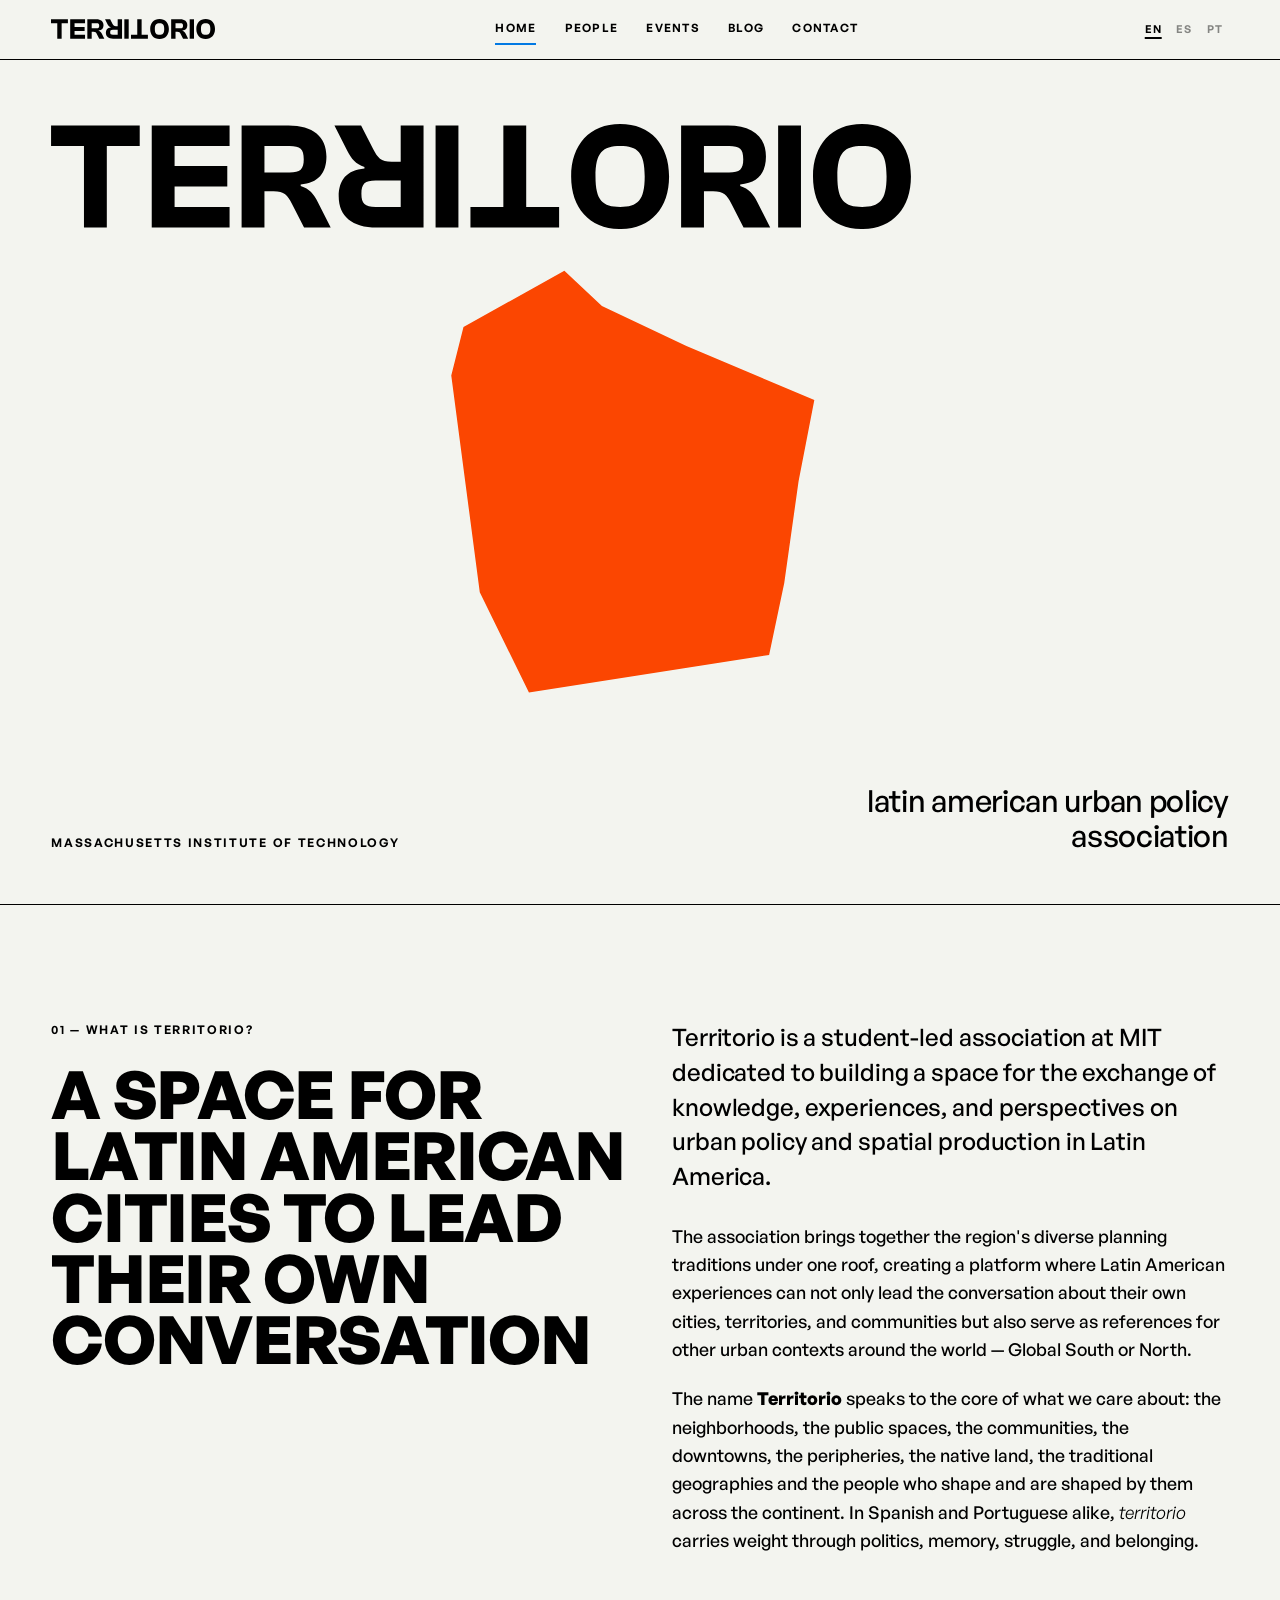
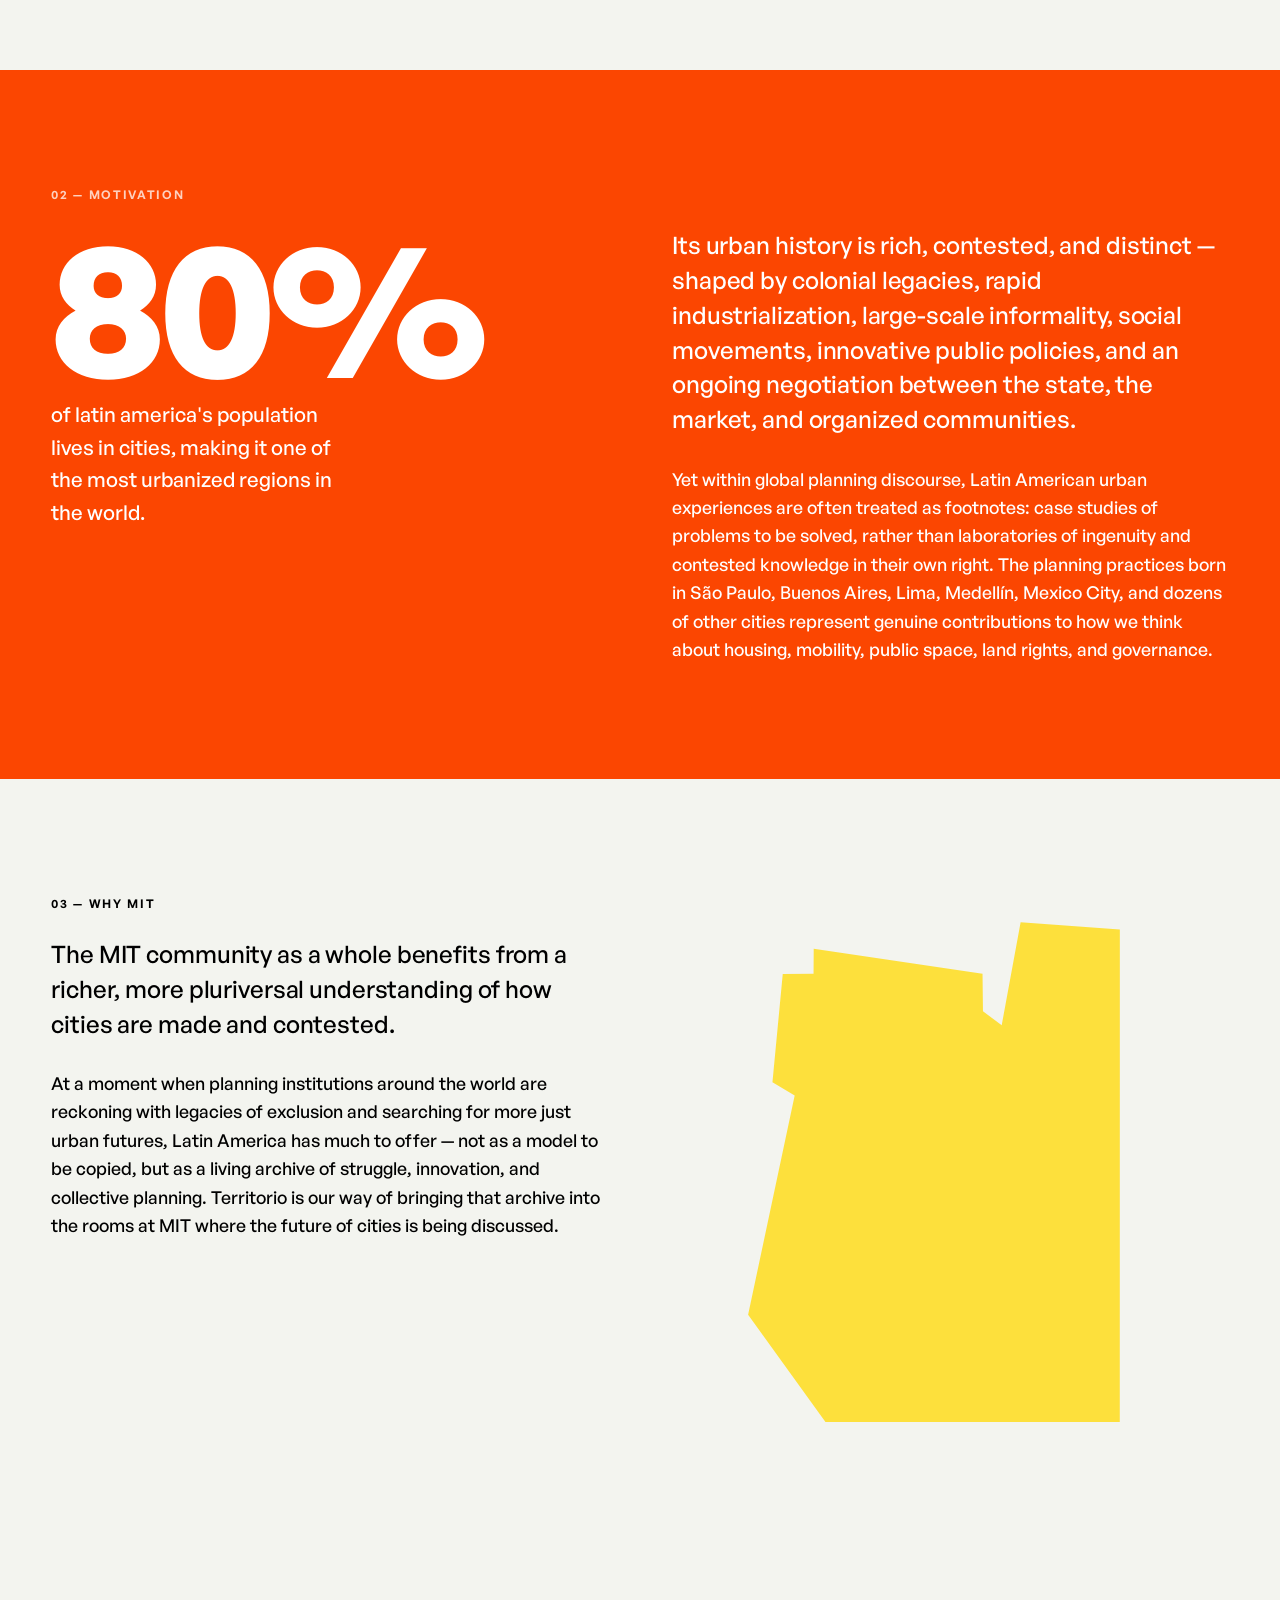
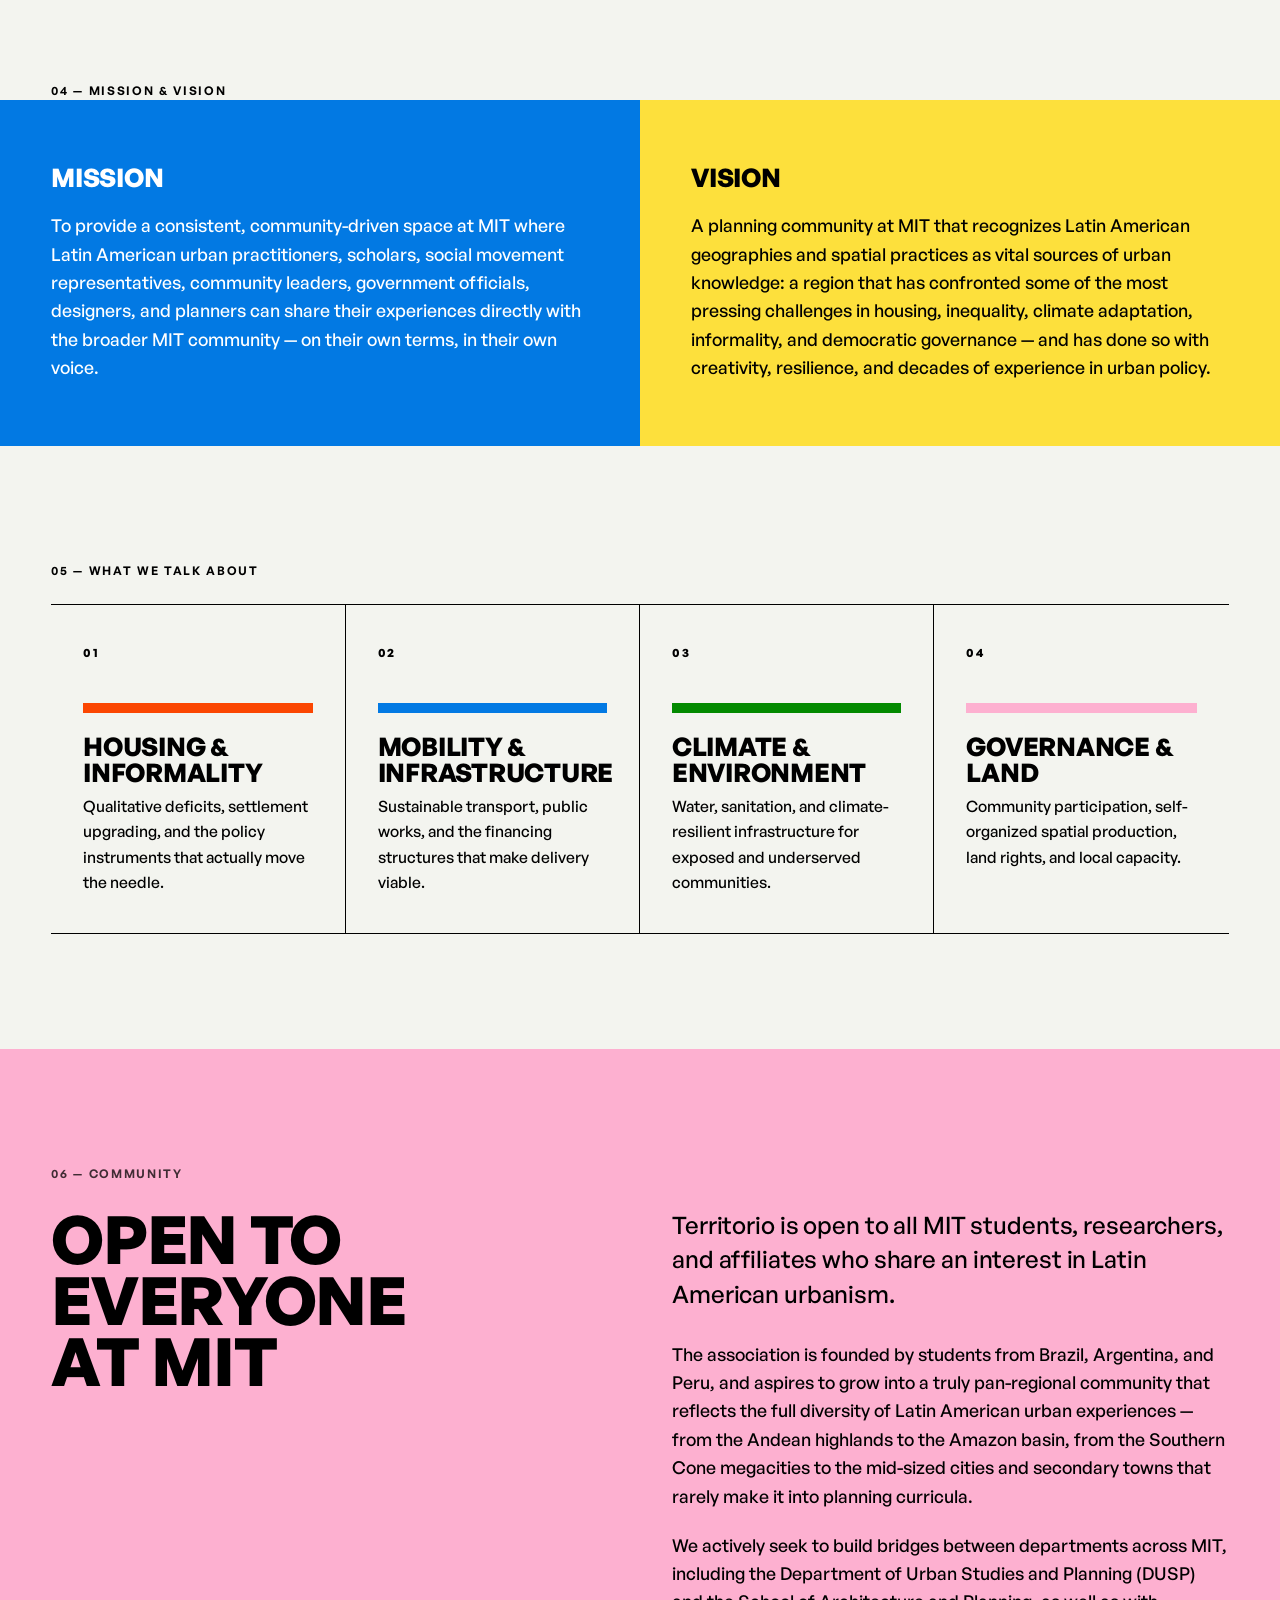
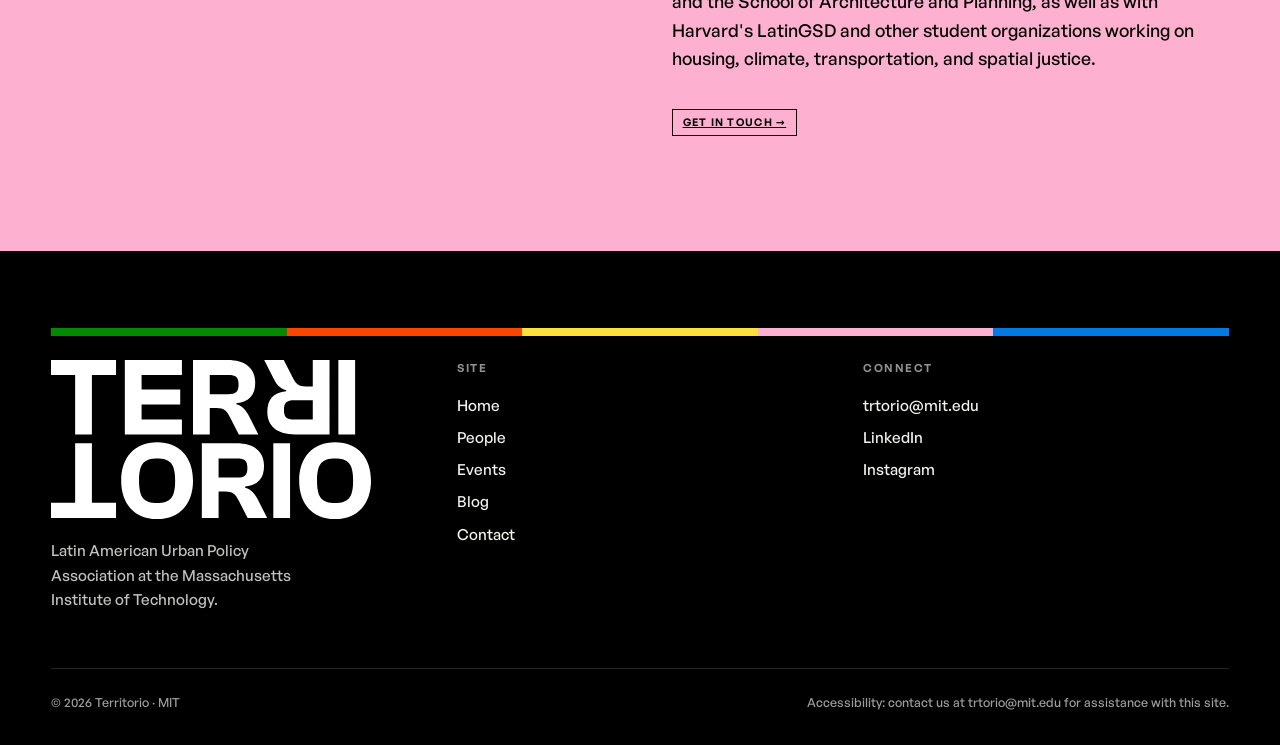
==== index.html @ bed4978e "Add files via upload" ====
<!DOCTYPE html>

<html lang="en">
<head>
<meta charset="utf-8"/>
<meta content="width=device-width, initial-scale=1" name="viewport"/>
<title data-i18n="index.title">Territorio — Latin American Urban Policy Association at MIT</title>
<meta content="Territorio is a student-led association at MIT dedicated to the exchange of knowledge, experiences, and perspectives on urban policy and spatial production in Latin America." data-i18n="index.meta" data-i18n-attr="content" name="description"/>
<link href="assets/logo/icon.svg" rel="icon"/>
<link href="assets/css/site.css" rel="stylesheet"/>
</head>
<body>
<a class="skip" data-i18n="common.001" href="#main">Skip to content</a>
<header class="site-header">
<a aria-label="Territorio — home" class="brand" href="index.html">
<img alt="Territorio" class="mark-word" src="assets/logo/wordmark.svg"/><img alt="Territorio" class="mark-icon" src="assets/logo/icon.svg"/>
</a>
<nav aria-label="Main" class="main">
<a aria-current="page" data-i18n="common.002" href="index.html">Home</a>
<a data-i18n="common.003" href="people.html">People</a>
<a data-i18n="common.004" href="events.html">Events</a>
<a data-i18n="common.005" href="blog.html">Blog</a>
<a data-i18n="common.006" href="contact.html">Contact</a>
</nav>
<div aria-label="Language" class="langs" role="group"><button aria-pressed="true" data-lang-btn="en" type="button">EN</button><button aria-pressed="false" data-lang-btn="es" type="button">ES</button><button aria-pressed="false" data-lang-btn="pt" type="button">PT</button></div></header>
<main id="main">
<!-- HERO — brand layout system: mark top-left, shape at centre, subtitle bottom-right -->
<div class="hero">
<div aria-hidden="true" class="hero__shape"><div class="shape shape--b" style="--accent:var(--orange)"></div></div>
<div class="hero__mark">
<img alt="Territorio" src="assets/logo/wordmark.svg"/>
</div>
<div></div>
<div class="hero__foot">
<p class="eyebrow" data-i18n="index.007" style="margin:0">Massachusetts Institute of Technology</p>
<p class="subtitle" data-i18n="index.008">latin american urban policy association</p>
</div>
</div>
<!-- WHAT IS TERRITORIO -->
<section class="wrap rule-top">
<div class="two two--sticky">
<div>
<p class="eyebrow" data-i18n="index.009">01 — What is Territorio?</p>
<h2 class="section-title" data-i18n="index.010">A space for Latin American cities to lead their own conversation</h2>
</div>
<div class="measure">
<p class="lede" data-i18n="index.011">Territorio is a student-led association at MIT dedicated to building a space for the exchange of knowledge, experiences, and perspectives on urban policy and spatial production in Latin America.</p>
<p data-i18n="index.012">The association brings together the region's diverse planning traditions under one roof, creating a platform where Latin American experiences can not only lead the conversation about their own cities, territories, and communities but also serve as references for other urban contexts around the world — Global South or North.</p>
<p data-i18n="index.013">The name <strong>Territorio</strong> speaks to the core of what we care about: the neighborhoods, the public spaces, the communities, the downtowns, the peripheries, the native land, the traditional geographies and the people who shape and are shaped by them across the continent. In Spanish and Portuguese alike, <em>territorio</em> carries weight through politics, memory, struggle, and belonging.</p>
</div>
</div>
</section>
<!-- MOTIVATION -->
<section class="field wrap" style="--accent:var(--orange)">
<p class="eyebrow" data-i18n="index.014">02 — Motivation</p>
<div class="two">
<div>
<p class="stat" data-i18n="index.015">80%</p>
<p class="stat-note" data-i18n="index.016">of Latin America's population lives in cities, making it one of the most urbanized regions in the world.</p>
</div>
<div class="measure">
<p class="lede" data-i18n="index.017">Its urban history is rich, contested, and distinct — shaped by colonial legacies, rapid industrialization, large-scale informality, social movements, innovative public policies, and an ongoing negotiation between the state, the market, and organized communities.</p>
<p data-i18n="index.018">Yet within global planning discourse, Latin American urban experiences are often treated as footnotes: case studies of problems to be solved, rather than laboratories of ingenuity and contested knowledge in their own right. The planning practices born in São Paulo, Buenos Aires, Lima, Medellín, Mexico City, and dozens of other cities represent genuine contributions to how we think about housing, mobility, public space, land rights, and governance.</p>
</div>
</div>
</section>
<!-- A LIVING ARCHIVE -->
<section class="wrap">
<div class="two">
<div class="measure">
<p class="eyebrow" data-i18n="index.019">03 — Why MIT</p>
<p class="lede" data-i18n="index.020">The MIT community as a whole benefits from a richer, more pluriversal understanding of how cities are made and contested.</p>
<p data-i18n="index.021">At a moment when planning institutions around the world are reckoning with legacies of exclusion and searching for more just urban futures, Latin America has much to offer — not as a model to be copied, but as a living archive of struggle, innovation, and collective planning. Territorio is our way of bringing that archive into the rooms at MIT where the future of cities is being discussed.</p>
</div>
<div aria-hidden="true"><div class="shape shape--c" style="--accent:var(--yellow)"></div></div>
</div>
</section>
<!-- MISSION & VISION -->
<section class="wrap" style="padding-bottom:0">
<p class="eyebrow" data-i18n="index.022">04 — Mission &amp; Vision</p>
</section>
<div class="two" style="gap:0">
<div class="field" style="--accent:var(--blue);padding:clamp(2.25rem,5vw,4.5rem) var(--gut)">
<h3 data-i18n="index.023">Mission</h3>
<p data-i18n="index.024" style="margin-top:1.25rem">To provide a consistent, community-driven space at MIT where Latin American urban practitioners, scholars, social movement representatives, community leaders, government officials, designers, and planners can share their experiences directly with the broader MIT community — on their own terms, in their own voice.</p>
</div>
<div class="field field--ink" style="--accent:var(--yellow);padding:clamp(2.25rem,5vw,4.5rem) var(--gut)">
<h3 data-i18n="index.025">Vision</h3>
<p data-i18n="index.026" style="margin-top:1.25rem">A planning community at MIT that recognizes Latin American geographies and spatial practices as vital sources of urban knowledge: a region that has confronted some of the most pressing challenges in housing, inequality, climate adaptation, informality, and democratic governance — and has done so with creativity, resilience, and decades of experience in urban policy.</p>
</div>
</div>
<!-- WHAT WE TALK ABOUT -->
<section class="wrap">
<p class="eyebrow" data-i18n="index.027">05 — What we talk about</p>
<div class="pillars">
<div class="pillar"><span class="pillar__n" data-i18n="index.028">01</span><div class="pillar__bar" style="background:var(--orange)"></div><h3 data-i18n="index.029">Housing &amp; informality</h3><p data-i18n="index.030" style="font-size:.98rem">Qualitative deficits, settlement upgrading, and the policy instruments that actually move the needle.</p></div>
<div class="pillar"><span class="pillar__n" data-i18n="index.031">02</span><div class="pillar__bar" style="background:var(--blue)"></div><h3 data-i18n="index.032">Mobility &amp; infrastructure</h3><p data-i18n="index.033" style="font-size:.98rem">Sustainable transport, public works, and the financing structures that make delivery viable.</p></div>
<div class="pillar"><span class="pillar__n" data-i18n="index.034">03</span><div class="pillar__bar" style="background:var(--green)"></div><h3 data-i18n="index.035">Climate &amp; environment</h3><p data-i18n="index.036" style="font-size:.98rem">Water, sanitation, and climate-resilient infrastructure for exposed and underserved communities.</p></div>
<div class="pillar"><span class="pillar__n" data-i18n="index.037">04</span><div class="pillar__bar" style="background:var(--pink)"></div><h3 data-i18n="index.038">Governance &amp; land</h3><p data-i18n="index.039" style="font-size:.98rem">Community participation, self-organized spatial production, land rights, and local capacity.</p></div>
</div>
</section>
<!-- COMMUNITY -->
<section class="field wrap field--ink" style="--accent:var(--pink)">
<p class="eyebrow" data-i18n="index.040">06 — Community</p>
<div class="two">
<div>
<h2 class="section-title" data-i18n="index.041">Open to everyone at MIT</h2>
</div>
<div class="measure">
<p class="lede" data-i18n="index.042">Territorio is open to all MIT students, researchers, and affiliates who share an interest in Latin American urbanism.</p>
<p data-i18n="index.043">The association is founded by students from Brazil, Argentina, and Peru, and aspires to grow into a truly pan-regional community that reflects the full diversity of Latin American urban experiences — from the Andean highlands to the Amazon basin, from the Southern Cone megacities to the mid-sized cities and secondary towns that rarely make it into planning curricula.</p>
<p data-i18n="index.044">We actively seek to build bridges between departments across MIT, including the Department of Urban Studies and Planning (DUSP) and the School of Architecture and Planning, as well as with Harvard's LatinGSD and other student organizations working on housing, climate, transportation, and spatial justice.</p>
<p style="margin-top:2rem"><a class="tag" data-i18n="index.045" href="contact.html" style="border-color:var(--ink)">Get in touch →</a></p>
</div>
</div>
</section>
</main>
<footer class="site-footer">
<div aria-hidden="true" class="colorbar">
<span style="background:var(--green)"></span>
<span style="background:var(--orange)"></span>
<span style="background:var(--yellow)"></span>
<span style="background:var(--pink)"></span>
<span style="background:var(--blue)"></span>
</div>
<div class="footer-grid">
<div>
<div class="mark"><img alt="Territorio" src="assets/logo/stacked.svg" style="filter:invert(1)"/></div>
<p data-i18n="common.007" style="font-size:.95rem;max-width:30ch;opacity:.8">Latin American Urban Policy Association at the Massachusetts Institute of Technology.</p>
</div>
<div>
<p class="footer-h" data-i18n="common.008">Site</p>
<ul class="footer-list">
<li><a data-i18n="common.002" href="index.html">Home</a></li>
<li><a data-i18n="common.003" href="people.html">People</a></li>
<li><a data-i18n="common.004" href="events.html">Events</a></li>
<li><a data-i18n="common.005" href="blog.html">Blog</a></li>
<li><a data-i18n="common.006" href="contact.html">Contact</a></li>
</ul>
</div>
<div>
<p class="footer-h" data-i18n="common.009">Connect</p>
<ul class="footer-list">
<li><a data-i18n="common.010" href="mailto:trtorio@mit.edu">trtorio@mit.edu</a></li>
<li><a data-i18n="common.011" href="https://www.linkedin.com/company/territorio-mit" rel="noopener">LinkedIn</a></li>
<li><a data-i18n="common.012" href="https://www.instagram.com/territoriomit/" rel="noopener">Instagram</a></li>
</ul>
</div>
</div>
<div class="footer-legal">
<span>© <span data-i18n="common.013" id="yr">2026</span> Territorio · MIT</span>
<span data-i18n="common.014">Accessibility: contact us at trtorio@mit.edu for assistance with this site.</span>
</div>
</footer>
<script>document.getElementById('yr').textContent=new Date().getFullYear();</script>
<script src="assets/js/content.js"></script><script src="assets/js/i18n.js"></script></body>
</html>
---- assets/css/site.css ----
/* General Sans — self-hosted (ITF Free Font License).
   Font files live in assets/fonts/. No external font request is made. */
@font-face{font-family:"General Sans";src:url("../fonts/GeneralSans-Regular.woff2") format("woff2");font-weight:400;font-style:normal;font-display:swap;}
@font-face{font-family:"General Sans";src:url("../fonts/GeneralSans-Italic.woff2") format("woff2");font-weight:400;font-style:italic;font-display:swap;}
@font-face{font-family:"General Sans";src:url("../fonts/GeneralSans-Medium.woff2") format("woff2");font-weight:500;font-style:normal;font-display:swap;}
@font-face{font-family:"General Sans";src:url("../fonts/GeneralSans-Semibold.woff2") format("woff2");font-weight:600;font-style:normal;font-display:swap;}
@font-face{font-family:"General Sans";src:url("../fonts/GeneralSans-Bold.woff2") format("woff2");font-weight:700;font-style:normal;font-display:swap;}


/* ============================================================
   TERRITORIO — Latin American Urban Policy Association at MIT
   Brand system: General Sans / block-shape geometry / color field
   ============================================================ */

:root{
  --green:#038A00;
  --orange:#FB4601;
  --yellow:#FDE03C;
  --pink:#FDB0D0;
  --blue:#0279E3;
  --paper:#F3F4EF;
  --ink:#000000;

  --accent:var(--blue);
  --on-accent:#fff;

  --gut: clamp(1.25rem, 4vw, 4.5rem);
  --rule: 1.5px solid var(--ink);

  --font: "General Sans", system-ui, -apple-system, "Segoe UI", Roboto, Helvetica, Arial, sans-serif;
}

*,*::before,*::after{box-sizing:border-box;}
html{-webkit-text-size-adjust:100%;scroll-behavior:smooth;}
body{
  margin:0;
  background:var(--paper);
  color:var(--ink);
  font-family:var(--font);
  font-weight:500;
  font-size:clamp(1rem,.95rem + .2vw,1.125rem);
  line-height:1.6;
  -webkit-font-smoothing:antialiased;
  overflow-x:hidden;
}
img,svg{max-width:100%;display:block;}
a{color:inherit;}

/* ---------- type ---------- */
.display{
  font-weight:700;
  text-transform:uppercase;
  font-size:clamp(2.75rem,10.5vw,9rem);
  line-height:.86;
  letter-spacing:-.025em;
  margin:0;
}
h2.section-title{
  font-weight:700;
  text-transform:uppercase;
  font-size:clamp(1.9rem,5.2vw,4.25rem);
  line-height:.92;
  letter-spacing:-.02em;
  margin:0 0 .6em;
  max-width:18ch;
  text-wrap:balance;
}
h3{
  font-weight:700;
  text-transform:uppercase;
  font-size:clamp(1.15rem,2vw,1.6rem);
  line-height:1.05;
  letter-spacing:-.01em;
  margin:0 0 .5rem;
}
.subtitle{
  text-transform:lowercase;
  font-weight:500;
  font-size:clamp(1.05rem,2.4vw,1.9rem);
  line-height:1.15;
  letter-spacing:-.01em;
  margin:0;
}
.eyebrow{
  text-transform:uppercase;
  font-weight:600;
  font-size:.75rem;
  letter-spacing:.14em;
  margin:0 0 1.5rem;
}
p{margin:0 0 1.15em;}
p:last-child{margin-bottom:0;}
.lede{font-size:clamp(1.15rem,1.9vw,1.5rem);line-height:1.45;letter-spacing:-.005em;}
.measure{max-width:62ch;}
strong{font-weight:700;}

/* ---------- layout ---------- */
.wrap{padding-inline:var(--gut);}
section{padding-block:clamp(3.5rem,9vw,8rem);}
.rule-top{border-top:var(--rule);}

/* ---------- header ---------- */
.site-header{
  position:sticky;top:0;z-index:50;
  background:var(--paper);
  border-bottom:var(--rule);
  display:flex;align-items:center;justify-content:space-between;
  gap:1rem;
  padding:.85rem var(--gut);
}
.site-header .brand{display:flex;align-items:center;gap:.75rem;text-decoration:none;flex-shrink:0;}
.site-header .brand svg,.site-header .brand img{height:20px;width:auto;}
nav.main{display:flex;gap:clamp(.9rem,2.2vw,2rem);align-items:center;min-width:0;}

/* ---------- language switcher ---------- */
.langs{display:flex;align-items:center;gap:.15rem;flex-shrink:0;}
.langs button{
  font:inherit;font-weight:600;font-size:.68rem;letter-spacing:.09em;
  padding:.3rem .38rem;background:transparent;border:none;cursor:pointer;
  color:inherit;opacity:.45;line-height:1;
}
.langs button:hover{opacity:1;}
.langs button[aria-pressed="true"]{opacity:1;text-decoration:underline;text-underline-offset:4px;text-decoration-thickness:2px;}
nav.main a{
  text-decoration:none;text-transform:uppercase;font-weight:600;
  font-size:.72rem;letter-spacing:.11em;padding-block:.35rem;
  border-bottom:2px solid transparent;white-space:nowrap;
}
nav.main a:hover{border-bottom-color:var(--ink);}
nav.main a[aria-current="page"]{border-bottom-color:var(--accent);}

/* ---------- block shapes (traced from the brand map assets) ---------- */
.shape{background:var(--accent);width:100%;aspect-ratio:1/1;}
.shape--a{clip-path:polygon(99.97% 99.95%,29.54% 99.95%,0% 21.53%,65.99% 0%,92.1% 36.89%);}
.shape--b{clip-path:polygon(24.48% 98.43%,13.18% 75.36%,6.63% 25.55%,9.44% 14.43%,32.62% 1.5%,41.25% 9.6%,60.67% 18.82%,90.06% 31.18%,86.43% 49.95%,83.15% 73.24%,79.67% 89.79%);}
.shape--c{clip-path:polygon(80.42% 94.85%,27.56% 94.85%,13.67% 75.57%,22.03% 36.21%,18.04% 33.85%,19.89% 14.38%,25.42% 14.36%,25.45% 9.87%,55.77% 14.33%,55.85% 21.06%,59.21% 23.61%,62.61% 5.08%,80.43% 6.38%);}

/* ---------- hero (brand layout system: title TL / shape centre / subtitle BR) ---------- */
.hero{
  position:relative;
  min-height:calc(100svh - 56px);
  display:grid;
  grid-template-rows:auto 1fr auto;
  padding:clamp(2rem,5vw,4.5rem) var(--gut) clamp(2rem,4vw,3.5rem);
  gap:1.5rem;
}
.hero__mark{max-width:min(860px,74vw);}
.hero__mark svg,.hero__mark img{width:100%;height:auto;}
.hero__shape{
  position:absolute;
  inset:0;
  display:grid;place-items:center;
  pointer-events:none;
  z-index:-1;
}
.hero__shape .shape{
  width:clamp(230px,34vw,460px);
  opacity:1;
}
.hero__foot{
  display:flex;flex-wrap:wrap;align-items:flex-end;justify-content:space-between;
  gap:1.25rem;
}
.hero__foot .subtitle{margin-left:auto;text-align:right;max-width:22ch;}

/* ---------- color-field sections ---------- */
.field{background:var(--accent);color:var(--on-accent);}
.field--ink{color:var(--ink);}
.field .eyebrow{opacity:.75;}

/* ---------- grids ---------- */
.two{
  display:grid;
  grid-template-columns:repeat(auto-fit,minmax(min(100%,22rem),1fr));
  gap:clamp(2rem,5vw,5rem);
  align-items:start;
}
.two--sticky > :first-child{position:sticky;top:5rem;}

/* ---------- stat ---------- */
.stat{font-weight:700;font-size:clamp(4rem,15vw,12rem);line-height:.8;letter-spacing:-.04em;margin:0;}
.stat-note{text-transform:lowercase;font-size:clamp(1rem,1.6vw,1.3rem);max-width:24ch;margin-top:1rem;}

/* ---------- pillar cards ---------- */
.pillars{display:grid;grid-template-columns:repeat(auto-fit,minmax(min(100%,17rem),1fr));gap:0;border-top:var(--rule);}
.pillar{padding:clamp(1.75rem,3vw,2.75rem) clamp(1.25rem,2.5vw,2.25rem);border-bottom:var(--rule);border-right:var(--rule);}
.pillar:last-child{border-right:none;}
.pillar__n{font-weight:700;font-size:.75rem;letter-spacing:.14em;display:block;margin-bottom:2.5rem;}
.pillar__bar{height:10px;margin-bottom:1.25rem;}

/* ---------- people ---------- */
.people{display:grid;grid-template-columns:repeat(auto-fit,minmax(min(100%,15rem),1fr));gap:clamp(1.5rem,3vw,2.5rem);}
.person{display:flex;flex-direction:column;}
.person__img{width:100%;aspect-ratio:3/4;object-fit:cover;margin-bottom:1rem;}
.person__role{text-transform:lowercase;font-size:.95rem;line-height:1.3;margin:.15rem 0 0;}
.person__flag{
  display:inline-block;margin-top:.65rem;padding:.2rem .55rem;
  font-size:.66rem;font-weight:600;letter-spacing:.12em;text-transform:uppercase;
  background:var(--ink);color:var(--paper);
}
.bio{border-top:var(--rule);padding-block:clamp(2rem,4vw,3rem);}
.bio__head{display:flex;flex-wrap:wrap;gap:.5rem 1rem;align-items:baseline;margin-bottom:1.25rem;}
.bio__head h3{margin:0;}
.bio__meta{text-transform:lowercase;font-size:.95rem;}

/* ---------- events / posts ---------- */
.card-list{border-top:var(--rule);}
.card{
  display:grid;grid-template-columns:minmax(0,7rem) 1fr auto;
  gap:clamp(1rem,3vw,2.5rem);align-items:start;
  padding-block:clamp(1.5rem,3vw,2.25rem);
  border-bottom:var(--rule);
  text-decoration:none;
}
a.card:hover{background:var(--ink);color:var(--paper);}
a.card:hover .tag{background:var(--paper);color:var(--ink);}
.card__date{text-transform:uppercase;font-size:.72rem;font-weight:600;letter-spacing:.11em;padding-top:.35rem;}
.card__body h3{margin-bottom:.35rem;}
.card__body p{font-size:.98rem;max-width:60ch;margin:0;}
.card__with{text-transform:lowercase;font-size:1.05rem;margin:0 0 .5rem;}
.tag{
  display:inline-block;padding:.25rem .6rem;
  font-size:.66rem;font-weight:600;letter-spacing:.12em;text-transform:uppercase;
  border:1.5px solid currentColor;white-space:nowrap;
}
.tag--filled{background:var(--accent);border-color:var(--accent);color:#fff;}

/* ---------- poster (event visual, per brand layout system) ---------- */
.poster{
  aspect-ratio:1/1;position:relative;overflow:hidden;
  padding:clamp(1rem,2.2vw,1.75rem);
  display:flex;flex-direction:column;justify-content:space-between;
  background:var(--accent);
}
.poster__shape{position:absolute;inset:22% 10% 22% 12%;z-index:0;}
.poster > *{position:relative;z-index:1;}
.poster h3{font-size:clamp(1rem,2.4vw,1.7rem);}
.poster__meta{text-transform:lowercase;font-size:clamp(.8rem,1.4vw,1rem);text-align:right;line-height:1.25;}

/* ---------- filters ---------- */
.filters{display:flex;flex-wrap:wrap;gap:.5rem;margin-bottom:2.5rem;}
.filters button{
  font:inherit;font-weight:600;font-size:.72rem;letter-spacing:.12em;text-transform:uppercase;
  padding:.5rem .9rem;background:transparent;border:1.5px solid var(--ink);
  cursor:pointer;color:inherit;
}
.filters button[aria-pressed="true"]{background:var(--ink);color:var(--paper);}

/* ---------- contact ---------- */
.contact-grid{display:grid;grid-template-columns:repeat(auto-fit,minmax(min(100%,16rem),1fr));gap:0;border-top:var(--rule);}
.contact-cell{
  padding:clamp(2rem,4vw,3.25rem) clamp(1.25rem,2.5vw,2.25rem);
  border-bottom:var(--rule);border-right:var(--rule);
  text-decoration:none;display:flex;flex-direction:column;justify-content:space-between;
  min-height:clamp(11rem,20vw,15rem);
}
.contact-cell:last-child{border-right:none;}
.contact-cell:hover{background:var(--ink);color:var(--paper);}
.contact-cell__val{font-weight:700;font-size:clamp(1.05rem,2.2vw,1.6rem);letter-spacing:-.01em;word-break:break-word;margin-top:2rem;}

/* ---------- footer ---------- */
.site-footer{background:var(--ink);color:var(--paper);padding:clamp(3rem,6vw,5rem) var(--gut) 2rem;}
.site-footer a{text-decoration:none;}
.site-footer a:hover{text-decoration:underline;}
.footer-grid{display:grid;grid-template-columns:repeat(auto-fit,minmax(min(100%,13rem),1fr));gap:2.5rem;margin-bottom:3.5rem;}
.site-footer .mark{max-width:320px;margin-bottom:1.25rem;}
.site-footer .mark svg path,.site-footer .mark img{fill:var(--paper);}
.footer-h{text-transform:uppercase;font-size:.7rem;font-weight:600;letter-spacing:.14em;margin:0 0 1rem;opacity:.6;}
.footer-list{list-style:none;margin:0;padding:0;display:grid;gap:.5rem;font-size:.95rem;}
.colorbar{display:flex;height:8px;margin-bottom:1.5rem;}
.colorbar span{flex:1;}
.footer-legal{display:flex;flex-wrap:wrap;gap:.5rem 2rem;justify-content:space-between;font-size:.78rem;opacity:.65;border-top:1px solid rgba(243,244,239,.25);padding-top:1.5rem;}

/* ---------- utility ---------- */
.skip{position:absolute;left:-9999px;}
.skip:focus{left:var(--gut);top:.5rem;z-index:100;background:var(--ink);color:var(--paper);padding:.6rem 1rem;}
:focus-visible{outline:3px solid var(--accent);outline-offset:3px;}
.hidden{display:none !important;}

/* header: swap to the icon mark and tighten nav on narrow screens */
.site-header .brand .mark-icon{display:none;height:22px;}
@media (max-width:960px){
  .site-header{padding-inline:clamp(.75rem,3vw,1.5rem);gap:.5rem;}
  .site-header .brand .mark-word{display:none;}
  .site-header .brand .mark-icon{display:block;}
  nav.main{
    flex:1 1 auto;
    gap:clamp(.55rem,2.6vw,1rem);
    overflow-x:auto;
    scrollbar-width:none;
    -ms-overflow-style:none;
    margin-inline:-.25rem;padding-inline:.25rem;
    /* fade the right edge so the clipped item reads as "scroll me" */
    -webkit-mask-image:linear-gradient(to right,#000 calc(100% - 1.5rem),transparent 100%);
            mask-image:linear-gradient(to right,#000 calc(100% - 1.5rem),transparent 100%);
  }
  .langs button{padding:.3rem .22rem;font-size:.62rem;letter-spacing:.05em;}
  nav.main::-webkit-scrollbar{display:none;}
  nav.main a{font-size:.66rem;letter-spacing:.07em;}
}

@media (max-width:640px){
  .card{grid-template-columns:1fr;gap:.75rem;}
  .card__date{padding-top:0;}
  .hero__foot .subtitle{margin-left:0;text-align:left;}
  .pillar{border-right:none;}
  .contact-cell{border-right:none;}
}
@media (prefers-reduced-motion:reduce){
  html{scroll-behavior:auto;}
  *{transition:none !important;animation:none !important;}
}
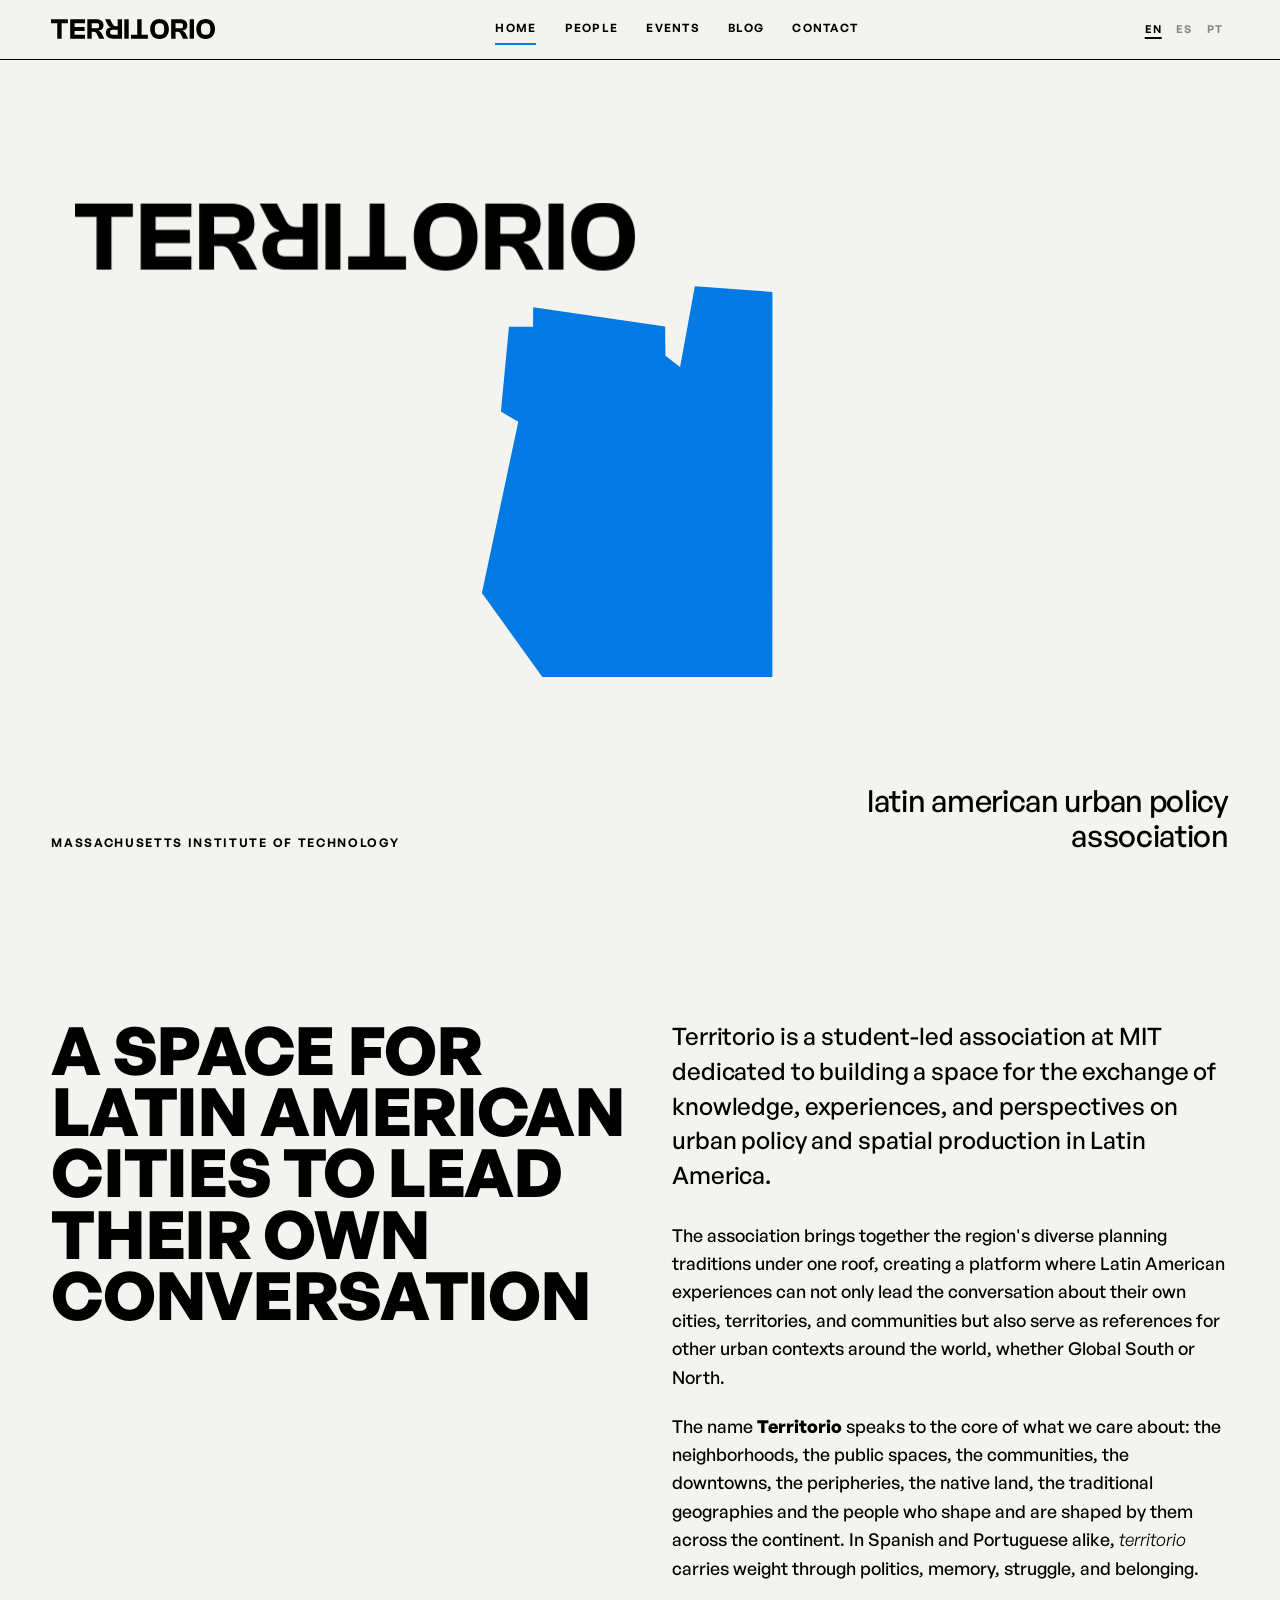
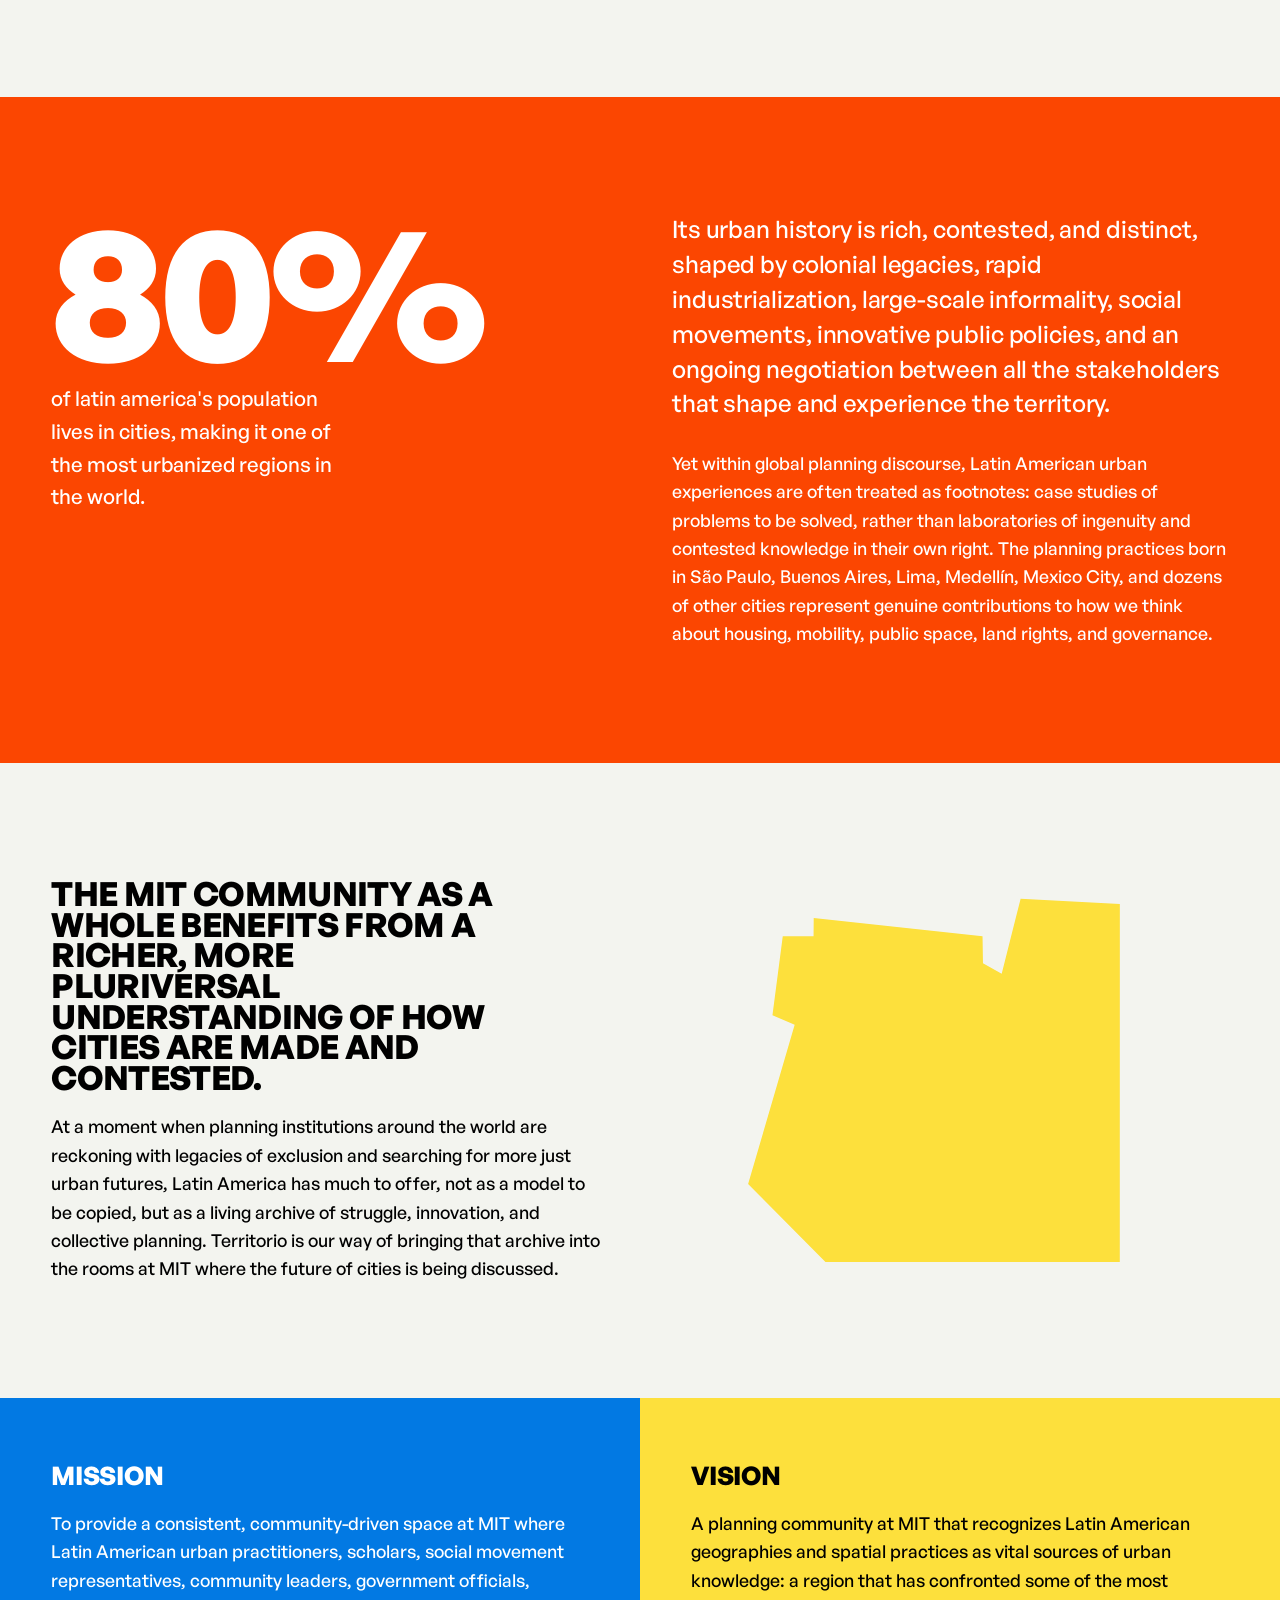
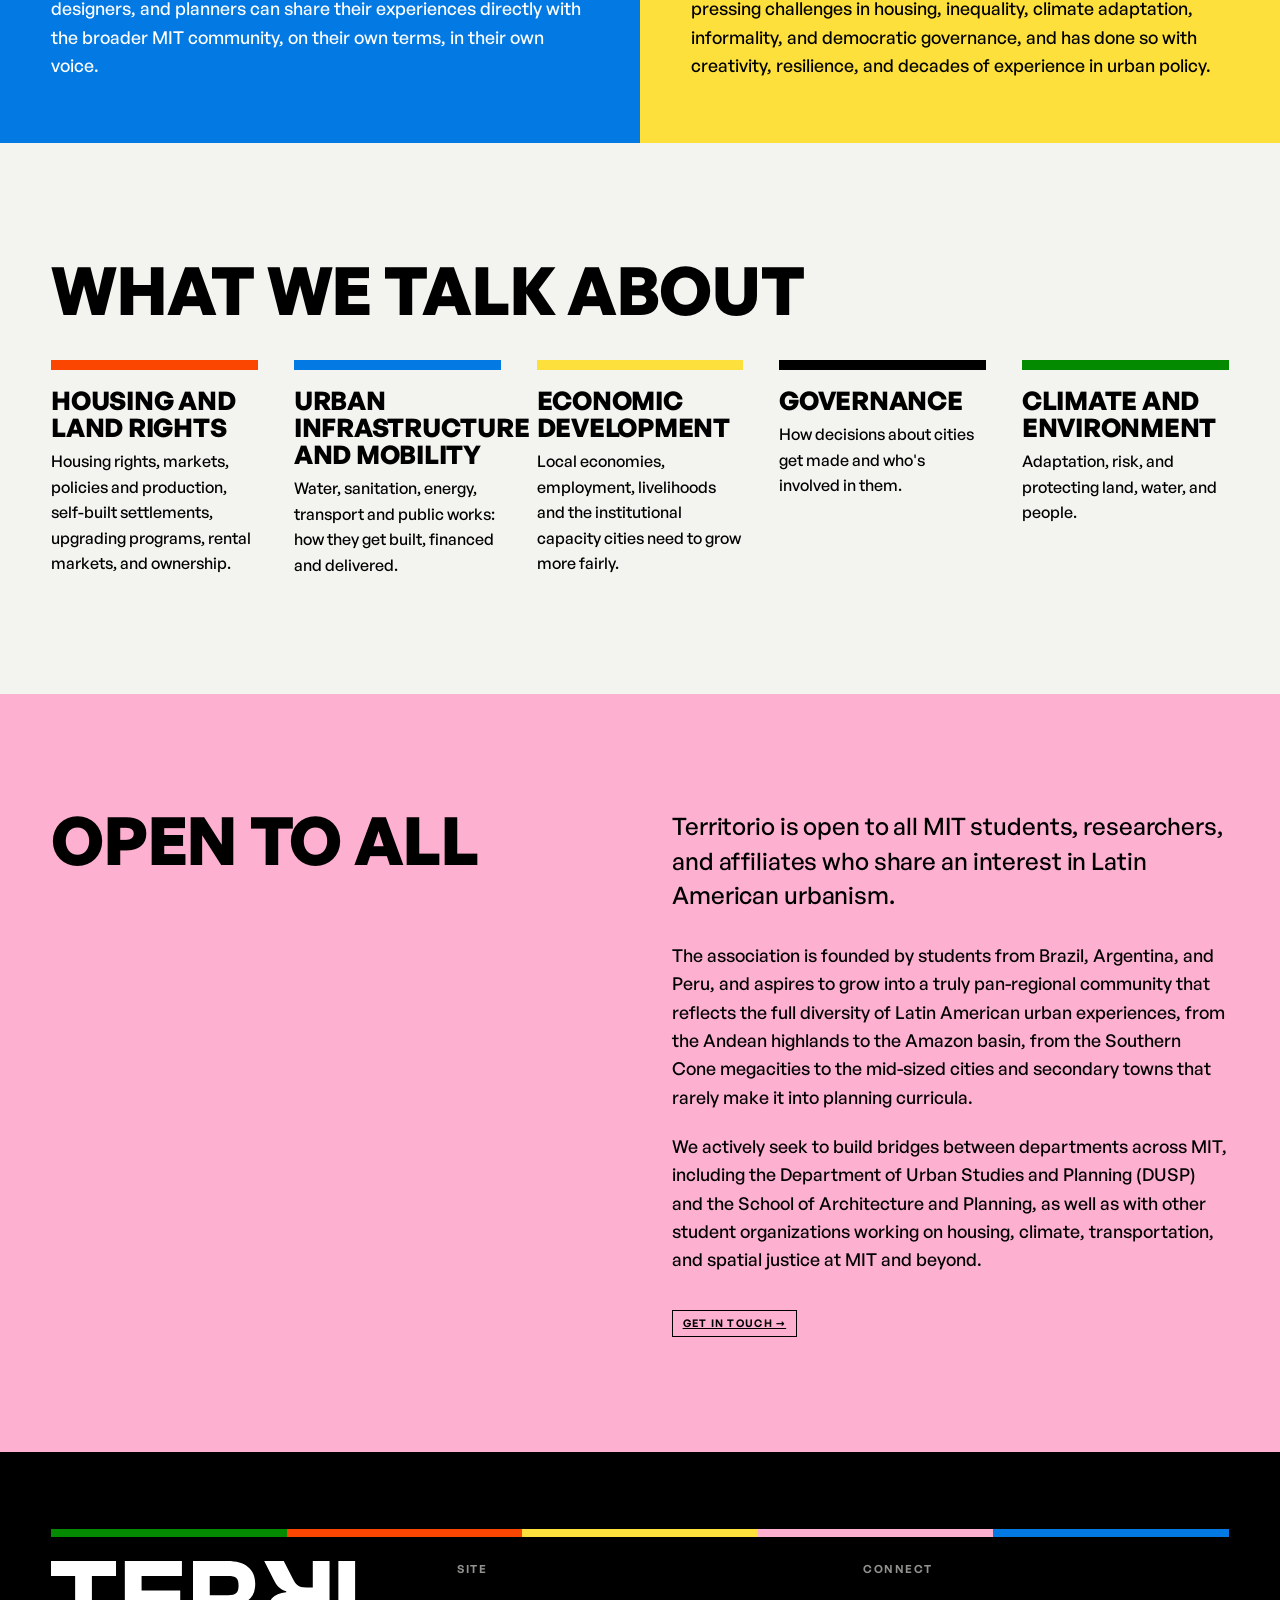
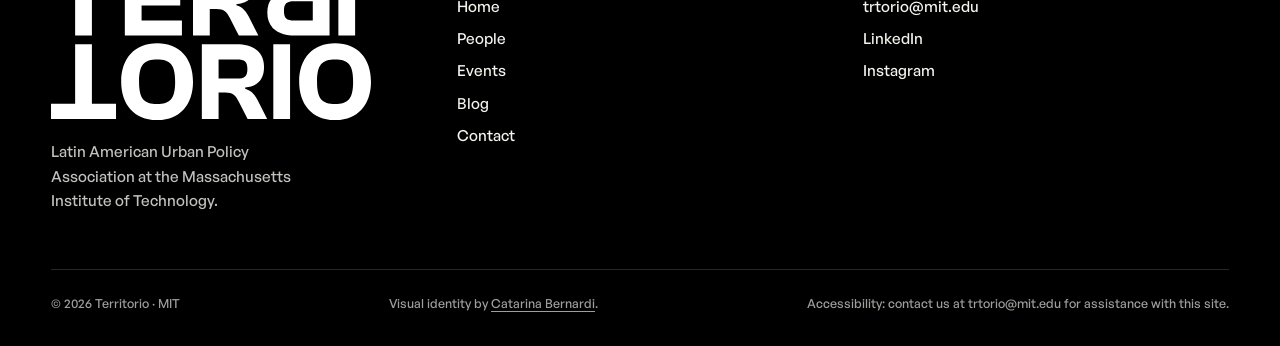
==== commit 74a96938: "Add files via upload" ====
--- a/index.html
+++ b/index.html
@@ -4,7 +4,7 @@
 <head>
 <meta charset="utf-8"/>
 <meta content="width=device-width, initial-scale=1" name="viewport"/>
-<title data-i18n="index.title">Territorio — Latin American Urban Policy Association at MIT</title>
+<title data-i18n="index.title">Territorio · Latin American Urban Policy Association at MIT</title>
 <meta content="Territorio is a student-led association at MIT dedicated to the exchange of knowledge, experiences, and perspectives on urban policy and spatial production in Latin America." data-i18n="index.meta" data-i18n-attr="content" name="description"/>
 <link href="assets/logo/icon.svg" rel="icon"/>
 <link href="assets/css/site.css" rel="stylesheet"/>
@@ -25,41 +25,38 @@
 <div aria-label="Language" class="langs" role="group"><button aria-pressed="true" data-lang-btn="en" type="button">EN</button><button aria-pressed="false" data-lang-btn="es" type="button">ES</button><button aria-pressed="false" data-lang-btn="pt" type="button">PT</button></div></header>
 <main id="main">
 <!-- HERO — brand layout system: mark top-left, shape at centre, subtitle bottom-right -->
-<div class="hero">
-<div aria-hidden="true" class="hero__shape"><div class="shape shape--b" style="--accent:var(--orange)"></div></div>
-<div class="hero__mark">
+<div class="hero" id="hero">
+<div aria-hidden="true" class="hero__shape"><div class="shape shape--b" id="hero-shape" style="--accent:var(--orange)"></div></div>
+<div class="hero__mark" id="hero-mark">
 <img alt="Territorio" src="assets/logo/wordmark.svg"/>
 </div>
-<div></div>
 <div class="hero__foot">
 <p class="eyebrow" data-i18n="index.007" style="margin:0">Massachusetts Institute of Technology</p>
 <p class="subtitle" data-i18n="index.008">latin american urban policy association</p>
 </div>
 </div>
 <!-- WHAT IS TERRITORIO -->
-<section class="wrap rule-top">
-<div class="two two--sticky">
+<section class="wrap">
+<div class="two">
 <div>
-<p class="eyebrow" data-i18n="index.009">01 — What is Territorio?</p>
 <h2 class="section-title" data-i18n="index.010">A space for Latin American cities to lead their own conversation</h2>
 </div>
 <div class="measure">
 <p class="lede" data-i18n="index.011">Territorio is a student-led association at MIT dedicated to building a space for the exchange of knowledge, experiences, and perspectives on urban policy and spatial production in Latin America.</p>
-<p data-i18n="index.012">The association brings together the region's diverse planning traditions under one roof, creating a platform where Latin American experiences can not only lead the conversation about their own cities, territories, and communities but also serve as references for other urban contexts around the world — Global South or North.</p>
+<p data-i18n="index.012">The association brings together the region's diverse planning traditions under one roof, creating a platform where Latin American experiences can not only lead the conversation about their own cities, territories, and communities but also serve as references for other urban contexts around the world, whether Global South or North.</p>
 <p data-i18n="index.013">The name <strong>Territorio</strong> speaks to the core of what we care about: the neighborhoods, the public spaces, the communities, the downtowns, the peripheries, the native land, the traditional geographies and the people who shape and are shaped by them across the continent. In Spanish and Portuguese alike, <em>territorio</em> carries weight through politics, memory, struggle, and belonging.</p>
 </div>
 </div>
 </section>
 <!-- MOTIVATION -->
 <section class="field wrap" style="--accent:var(--orange)">
-<p class="eyebrow" data-i18n="index.014">02 — Motivation</p>
 <div class="two">
 <div>
 <p class="stat" data-i18n="index.015">80%</p>
 <p class="stat-note" data-i18n="index.016">of Latin America's population lives in cities, making it one of the most urbanized regions in the world.</p>
 </div>
 <div class="measure">
-<p class="lede" data-i18n="index.017">Its urban history is rich, contested, and distinct — shaped by colonial legacies, rapid industrialization, large-scale informality, social movements, innovative public policies, and an ongoing negotiation between the state, the market, and organized communities.</p>
+<p class="lede" data-i18n="index.017">Its urban history is rich, contested, and distinct, shaped by colonial legacies, rapid industrialization, large-scale informality, social movements, innovative public policies, and an ongoing negotiation between all the stakeholders that shape and experience the territory.</p>
 <p data-i18n="index.018">Yet within global planning discourse, Latin American urban experiences are often treated as footnotes: case studies of problems to be solved, rather than laboratories of ingenuity and contested knowledge in their own right. The planning practices born in São Paulo, Buenos Aires, Lima, Medellín, Mexico City, and dozens of other cities represent genuine contributions to how we think about housing, mobility, public space, land rights, and governance.</p>
 </div>
 </div>
@@ -68,48 +65,38 @@
 <section class="wrap">
 <div class="two">
 <div class="measure">
-<p class="eyebrow" data-i18n="index.019">03 — Why MIT</p>
-<p class="lede" data-i18n="index.020">The MIT community as a whole benefits from a richer, more pluriversal understanding of how cities are made and contested.</p>
-<p data-i18n="index.021">At a moment when planning institutions around the world are reckoning with legacies of exclusion and searching for more just urban futures, Latin America has much to offer — not as a model to be copied, but as a living archive of struggle, innovation, and collective planning. Territorio is our way of bringing that archive into the rooms at MIT where the future of cities is being discussed.</p>
+<h2 class="section-title section-title--sm" data-i18n="index.020">The MIT community as a whole benefits from a richer, more pluriversal understanding of how cities are made and contested.</h2>
+<p data-i18n="index.021">At a moment when planning institutions around the world are reckoning with legacies of exclusion and searching for more just urban futures, Latin America has much to offer, not as a model to be copied, but as a living archive of struggle, innovation, and collective planning. Territorio is our way of bringing that archive into the rooms at MIT where the future of cities is being discussed.</p>
 </div>
-<div aria-hidden="true"><div class="shape shape--c" style="--accent:var(--yellow)"></div></div>
+<div aria-hidden="true" style="align-self:stretch;display:flex;align-items:stretch"><div class="shape shape--c" style="--accent:var(--yellow);width:auto;flex:1;aspect-ratio:auto"></div></div>
 </div>
 </section>
 <!-- MISSION & VISION -->
-<section class="wrap" style="padding-bottom:0">
-<p class="eyebrow" data-i18n="index.022">04 — Mission &amp; Vision</p>
-</section>
 <div class="two" style="gap:0">
 <div class="field" style="--accent:var(--blue);padding:clamp(2.25rem,5vw,4.5rem) var(--gut)">
 <h3 data-i18n="index.023">Mission</h3>
-<p data-i18n="index.024" style="margin-top:1.25rem">To provide a consistent, community-driven space at MIT where Latin American urban practitioners, scholars, social movement representatives, community leaders, government officials, designers, and planners can share their experiences directly with the broader MIT community — on their own terms, in their own voice.</p>
+<p data-i18n="index.024" style="margin-top:1.25rem">To provide a consistent, community-driven space at MIT where Latin American urban practitioners, scholars, social movement representatives, community leaders, government officials, designers, and planners can share their experiences directly with the broader MIT community, on their own terms, in their own voice.</p>
 </div>
 <div class="field field--ink" style="--accent:var(--yellow);padding:clamp(2.25rem,5vw,4.5rem) var(--gut)">
 <h3 data-i18n="index.025">Vision</h3>
-<p data-i18n="index.026" style="margin-top:1.25rem">A planning community at MIT that recognizes Latin American geographies and spatial practices as vital sources of urban knowledge: a region that has confronted some of the most pressing challenges in housing, inequality, climate adaptation, informality, and democratic governance — and has done so with creativity, resilience, and decades of experience in urban policy.</p>
+<p data-i18n="index.026" style="margin-top:1.25rem">A planning community at MIT that recognizes Latin American geographies and spatial practices as vital sources of urban knowledge: a region that has confronted some of the most pressing challenges in housing, inequality, climate adaptation, informality, and democratic governance, and has done so with creativity, resilience, and decades of experience in urban policy.</p>
 </div>
 </div>
 <!-- WHAT WE TALK ABOUT -->
 <section class="wrap">
-<p class="eyebrow" data-i18n="index.027">05 — What we talk about</p>
-<div class="pillars">
-<div class="pillar"><span class="pillar__n" data-i18n="index.028">01</span><div class="pillar__bar" style="background:var(--orange)"></div><h3 data-i18n="index.029">Housing &amp; informality</h3><p data-i18n="index.030" style="font-size:.98rem">Qualitative deficits, settlement upgrading, and the policy instruments that actually move the needle.</p></div>
-<div class="pillar"><span class="pillar__n" data-i18n="index.031">02</span><div class="pillar__bar" style="background:var(--blue)"></div><h3 data-i18n="index.032">Mobility &amp; infrastructure</h3><p data-i18n="index.033" style="font-size:.98rem">Sustainable transport, public works, and the financing structures that make delivery viable.</p></div>
-<div class="pillar"><span class="pillar__n" data-i18n="index.034">03</span><div class="pillar__bar" style="background:var(--green)"></div><h3 data-i18n="index.035">Climate &amp; environment</h3><p data-i18n="index.036" style="font-size:.98rem">Water, sanitation, and climate-resilient infrastructure for exposed and underserved communities.</p></div>
-<div class="pillar"><span class="pillar__n" data-i18n="index.037">04</span><div class="pillar__bar" style="background:var(--pink)"></div><h3 data-i18n="index.038">Governance &amp; land</h3><p data-i18n="index.039" style="font-size:.98rem">Community participation, self-organized spatial production, land rights, and local capacity.</p></div>
-</div>
+<h2 class="section-title" data-i18n="index.027">What we talk about</h2>
+<div class="pillars"><div class="pillar"><div class="pillar__bar" style="background:var(--orange)"></div><h3 data-i18n="index.050">Housing and land rights</h3><p data-i18n="index.051">Housing rights, markets, policies and production, self-built settlements, upgrading programs, rental markets, and ownership.</p></div><div class="pillar"><div class="pillar__bar" style="background:var(--blue)"></div><h3 data-i18n="index.052">Urban infrastructure and mobility</h3><p data-i18n="index.053">Water, sanitation, energy, transport and public works: how they get built, financed and delivered.</p></div><div class="pillar"><div class="pillar__bar" style="background:var(--yellow)"></div><h3 data-i18n="index.054">Economic development</h3><p data-i18n="index.055">Local economies, employment, livelihoods and the institutional capacity cities need to grow more fairly.</p></div><div class="pillar"><div class="pillar__bar" style="background:var(--ink)"></div><h3 data-i18n="index.056">Governance</h3><p data-i18n="index.057">How decisions about cities get made and who's involved in them.</p></div><div class="pillar"><div class="pillar__bar" style="background:var(--green)"></div><h3 data-i18n="index.058">Climate and environment</h3><p data-i18n="index.059">Adaptation, risk, and protecting land, water, and people.</p></div></div>
 </section>
 <!-- COMMUNITY -->
 <section class="field wrap field--ink" style="--accent:var(--pink)">
-<p class="eyebrow" data-i18n="index.040">06 — Community</p>
 <div class="two">
 <div>
-<h2 class="section-title" data-i18n="index.041">Open to everyone at MIT</h2>
+<h2 class="section-title" data-i18n="index.041">Open to all</h2>
 </div>
 <div class="measure">
 <p class="lede" data-i18n="index.042">Territorio is open to all MIT students, researchers, and affiliates who share an interest in Latin American urbanism.</p>
-<p data-i18n="index.043">The association is founded by students from Brazil, Argentina, and Peru, and aspires to grow into a truly pan-regional community that reflects the full diversity of Latin American urban experiences — from the Andean highlands to the Amazon basin, from the Southern Cone megacities to the mid-sized cities and secondary towns that rarely make it into planning curricula.</p>
-<p data-i18n="index.044">We actively seek to build bridges between departments across MIT, including the Department of Urban Studies and Planning (DUSP) and the School of Architecture and Planning, as well as with Harvard's LatinGSD and other student organizations working on housing, climate, transportation, and spatial justice.</p>
+<p data-i18n="index.043">The association is founded by students from Brazil, Argentina, and Peru, and aspires to grow into a truly pan-regional community that reflects the full diversity of Latin American urban experiences, from the Andean highlands to the Amazon basin, from the Southern Cone megacities to the mid-sized cities and secondary towns that rarely make it into planning curricula.</p>
+<p data-i18n="index.044">We actively seek to build bridges between departments across MIT, including the Department of Urban Studies and Planning (DUSP) and the School of Architecture and Planning, as well as with other student organizations working on housing, climate, transportation, and spatial justice at MIT and beyond.</p>
 <p style="margin-top:2rem"><a class="tag" data-i18n="index.045" href="contact.html" style="border-color:var(--ink)">Get in touch →</a></p>
 </div>
 </div>
@@ -148,10 +135,10 @@
 </div>
 </div>
 <div class="footer-legal">
-<span>© <span data-i18n="common.013" id="yr">2026</span> Territorio · MIT</span>
+<span>© <span data-i18n="common.013" id="yr">2026</span> Territorio · MIT</span><span data-i18n="common.018">Visual identity by <a href="https://www.figma.com/proto/mM1cHq479jdKp7asJm2lib/Catarina-Bernardi-s-Portfolio-2026?node-id=1-2&amp;viewport=45%2C179%2C0.09&amp;t=VkKezmYG2s2Oac7M-1&amp;scaling=contain&amp;content-scaling=fixed&amp;page-id=0%3A1" rel="noopener" style="text-decoration:underline;text-underline-offset:3px">Catarina Bernardi</a>.</span>
 <span data-i18n="common.014">Accessibility: contact us at trtorio@mit.edu for assistance with this site.</span>
 </div>
 </footer>
 <script>document.getElementById('yr').textContent=new Date().getFullYear();</script>
-<script src="assets/js/content.js"></script><script src="assets/js/i18n.js"></script></body>
+<script src="assets/js/content.js"></script><script src="assets/js/i18n.js"></script><script src="assets/js/hero.js"></script></body>
 </html>
--- a/assets/css/site.css
+++ b/assets/css/site.css
@@ -139,24 +139,31 @@
 .hero{
   position:relative;
   min-height:calc(100svh - 56px);
-  display:grid;
-  grid-template-rows:auto 1fr auto;
-  padding:clamp(2rem,5vw,4.5rem) var(--gut) clamp(2rem,4vw,3.5rem);
-  gap:1.5rem;
-}
-.hero__mark{max-width:min(860px,74vw);}
+  display:flex;
+  flex-direction:column;
+  justify-content:flex-end;
+  padding:clamp(.75rem,1.8vw,1.5rem) var(--gut) clamp(2rem,4vw,3.5rem);
+  overflow:hidden;
+}
+/* the wordmark drifts inside the hero box and bounces off its edges */
+.hero__mark{
+  position:absolute;
+  top:0;left:0;
+  width:clamp(220px,44vw,560px);
+  z-index:2;
+  will-change:transform;
+  pointer-events:none;
+}
 .hero__mark svg,.hero__mark img{width:100%;height:auto;}
 .hero__shape{
   position:absolute;
   inset:0;
   display:grid;place-items:center;
   pointer-events:none;
-  z-index:-1;
-}
-.hero__shape .shape{
-  width:clamp(230px,34vw,460px);
-  opacity:1;
-}
+  z-index:0;
+}
+.hero__shape .shape{width:clamp(230px,34vw,460px);}
+.hero__foot{position:relative;z-index:2;}
 .hero__foot{
   display:flex;flex-wrap:wrap;align-items:flex-end;justify-content:space-between;
   gap:1.25rem;
@@ -182,23 +189,39 @@
 .stat-note{text-transform:lowercase;font-size:clamp(1rem,1.6vw,1.3rem);max-width:24ch;margin-top:1rem;}
 
 /* ---------- pillar cards ---------- */
-.pillars{display:grid;grid-template-columns:repeat(auto-fit,minmax(min(100%,17rem),1fr));gap:0;border-top:var(--rule);}
-.pillar{padding:clamp(1.75rem,3vw,2.75rem) clamp(1.25rem,2.5vw,2.25rem);border-bottom:var(--rule);border-right:var(--rule);}
-.pillar:last-child{border-right:none;}
-.pillar__n{font-weight:700;font-size:.75rem;letter-spacing:.14em;display:block;margin-bottom:2.5rem;}
-.pillar__bar{height:10px;margin-bottom:1.25rem;}
+.pillars{
+  display:grid;
+  grid-template-columns:repeat(auto-fit,minmax(min(100%,10.5rem),1fr));
+  gap:clamp(1.75rem,2.8vw,2.5rem);
+}
+.pillar{padding:0;}
+.pillar__bar{height:10px;margin-bottom:1.1rem;}
+.pillar p{font-size:1rem;}
 
 /* ---------- people ---------- */
 .people{display:grid;grid-template-columns:repeat(auto-fit,minmax(min(100%,15rem),1fr));gap:clamp(1.5rem,3vw,2.5rem);}
 .person{display:flex;flex-direction:column;}
-.person__img{width:100%;aspect-ratio:3/4;object-fit:cover;margin-bottom:1rem;}
+.person__img{width:100%;height:auto;aspect-ratio:4/5;object-fit:cover;margin-bottom:1rem;}
 .person__role{text-transform:lowercase;font-size:.95rem;line-height:1.3;margin:.15rem 0 0;}
+.person__meta{
+  display:flex;flex-wrap:wrap;align-items:center;gap:.5rem .75rem;
+  margin-top:.7rem;
+}
 .person__flag{
-  display:inline-block;margin-top:.65rem;padding:.2rem .55rem;
+  display:inline-block;padding:.22rem .55rem;
   font-size:.66rem;font-weight:600;letter-spacing:.12em;text-transform:uppercase;
   background:var(--ink);color:var(--paper);
 }
+.person__link{
+  display:inline-block;
+  font-size:.68rem;font-weight:600;letter-spacing:.09em;text-transform:uppercase;
+  text-decoration:none;border-bottom:1.5px solid currentColor;padding-bottom:1px;
+  white-space:nowrap;
+}
+.person__link:hover{color:var(--accent);}
 .bio{border-top:var(--rule);padding-block:clamp(2rem,4vw,3rem);}
+.bio__link{margin-left:auto;text-decoration:none;}
+.bio__link:hover{background:var(--ink);color:var(--paper);border-color:var(--ink);}
 .bio__head{display:flex;flex-wrap:wrap;gap:.5rem 1rem;align-items:baseline;margin-bottom:1.25rem;}
 .bio__head h3{margin:0;}
 .bio__meta{text-transform:lowercase;font-size:.95rem;}
@@ -236,6 +259,100 @@
 .poster > *{position:relative;z-index:1;}
 .poster h3{font-size:clamp(1rem,2.4vw,1.7rem);}
 .poster__meta{text-transform:lowercase;font-size:clamp(.8rem,1.4vw,1rem);text-align:right;line-height:1.25;}
+
+/* ---------- events: click a row to open its description ---------- */
+.event-list{border-top:var(--rule);}
+.event{border-bottom:var(--rule);}
+.event__h{margin:0;font-size:inherit;font-weight:inherit;}
+.event__head{
+  display:grid;
+  grid-template-columns:minmax(0,13rem) 1fr auto auto;
+  gap:clamp(1rem,3vw,2.5rem);
+  align-items:center;
+  width:100%;
+  padding:clamp(1.35rem,2.6vw,2rem) 0;
+  background:none;border:none;text-align:left;color:inherit;font:inherit;
+  cursor:pointer;
+}
+.event__head:hover .event__title{text-decoration:underline;text-underline-offset:4px;}
+.event__date{
+  text-transform:uppercase;font-size:.72rem;font-weight:600;letter-spacing:.11em;
+}
+.event__title{
+  font-weight:700;text-transform:uppercase;letter-spacing:-.01em;line-height:1.05;
+  font-size:clamp(1.1rem,1.9vw,1.55rem);
+}
+.event__mark{
+  position:relative;width:16px;height:16px;flex-shrink:0;
+}
+.event__mark::before,.event__mark::after{
+  content:"";position:absolute;background:currentColor;
+  left:0;top:7px;width:16px;height:2px;
+}
+.event__mark::after{transform:rotate(90deg);transition:transform .18s ease;}
+.event.is-open .event__mark::after{transform:rotate(0deg);}
+.event__body{padding-bottom:clamp(2rem,4vw,3rem);}
+
+@media (max-width:720px){
+  .event__head{grid-template-columns:1fr auto;gap:.5rem .75rem;align-items:start;}
+  .event__date{grid-column:1/-1;}
+  .event__title{grid-column:1;}
+  .event__head .tag{grid-column:1;justify-self:start;margin-top:.35rem;}
+  .event__mark{grid-column:2;grid-row:2;align-self:start;margin-top:.35rem;}
+}
+
+
+/* a quieter section heading, for secondary blocks */
+h2.section-title--sm{
+  font-size:clamp(1.35rem,2.6vw,2.1rem);
+  max-width:22ch;
+}
+
+/* blog card: byline and source line */
+.card__author{
+  text-transform:lowercase;font-size:.95rem;margin:0 0 .45rem;
+}
+.card__source{
+  font-size:.8rem;font-weight:600;letter-spacing:.04em;
+  text-transform:uppercase;margin:.7rem 0 0;opacity:.65;
+}
+a.card:hover .card__source{opacity:1;}
+
+
+/* ---------- long-form article ---------- */
+.article__title{
+  font-weight:700;text-transform:uppercase;
+  font-size:clamp(1.9rem,4.6vw,3.6rem);line-height:.95;letter-spacing:-.02em;
+  margin:0 0 1rem;max-width:20ch;text-wrap:balance;
+}
+.article__standfirst{
+  font-size:clamp(1.1rem,2vw,1.55rem);line-height:1.35;
+  max-width:46ch;margin:0 0 1.75rem;
+}
+.article__byline{
+  text-transform:lowercase;font-size:.98rem;margin:0;
+  padding-top:1.25rem;border-top:var(--rule);max-width:46ch;
+}
+.article__body{max-width:none;}
+.article__body > p,.article__body > ol{max-width:64ch;font-size:1.05rem;line-height:1.7;}
+.article__body > p{margin:0 0 1.4em;}
+.article__lead{
+  font-weight:700;font-size:clamp(1.15rem,2.1vw,1.6rem) !important;
+  line-height:1.3;border-left:10px solid var(--accent);
+  padding-left:1.25rem;margin:2.25rem 0 2rem !important;
+}
+.article__h{
+  font-weight:700;text-transform:uppercase;
+  font-size:clamp(1.2rem,2.2vw,1.75rem);line-height:1.1;letter-spacing:-.01em;
+  margin:2.75rem 0 1rem;max-width:26ch;
+}
+.article__list{padding-left:1.3rem;margin:0 0 1.4em;}
+.article__list li{margin-bottom:.8em;}
+.article__source{
+  margin-top:clamp(2.5rem,5vw,4rem) !important;padding-top:1.5rem;border-top:var(--rule);
+  font-size:.95rem;
+}
+.article__source a{text-decoration:underline;text-underline-offset:3px;}
 
 /* ---------- filters ---------- */
 .filters{display:flex;flex-wrap:wrap;gap:.5rem;margin-bottom:2.5rem;}
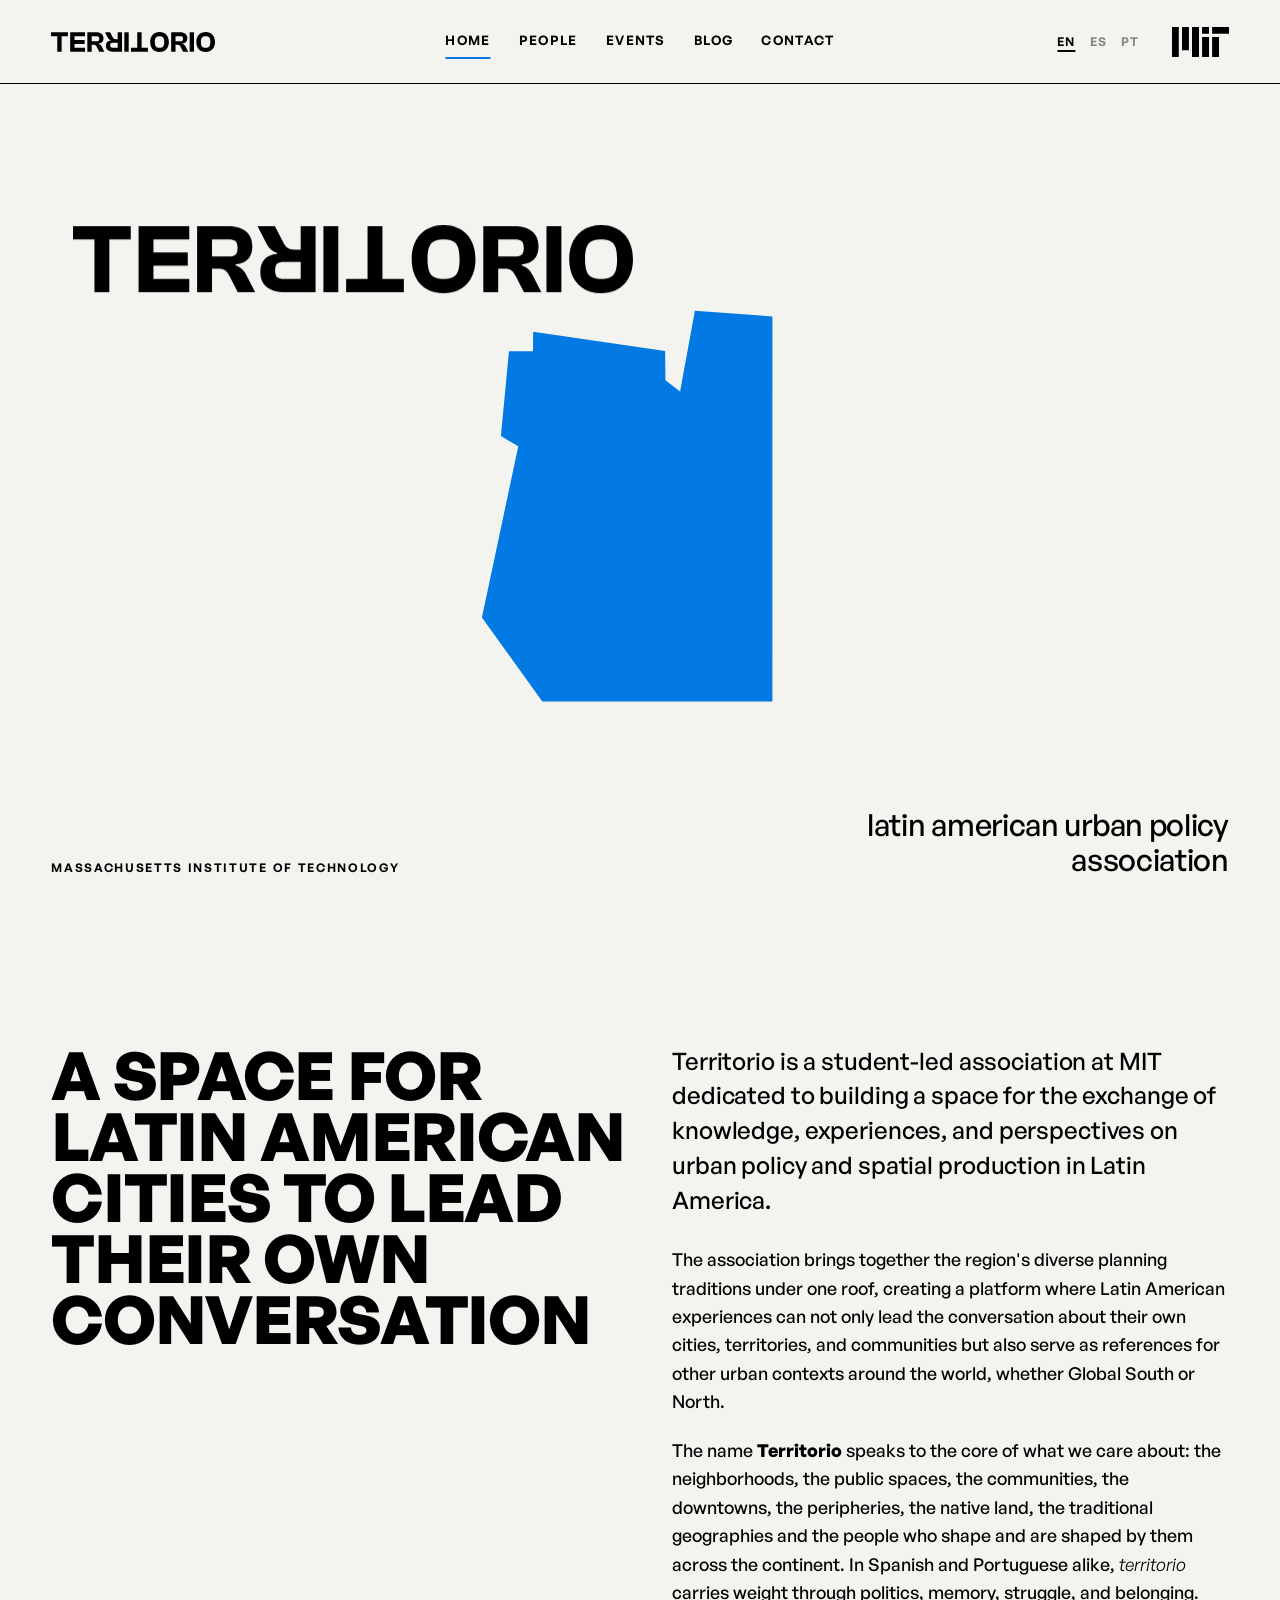
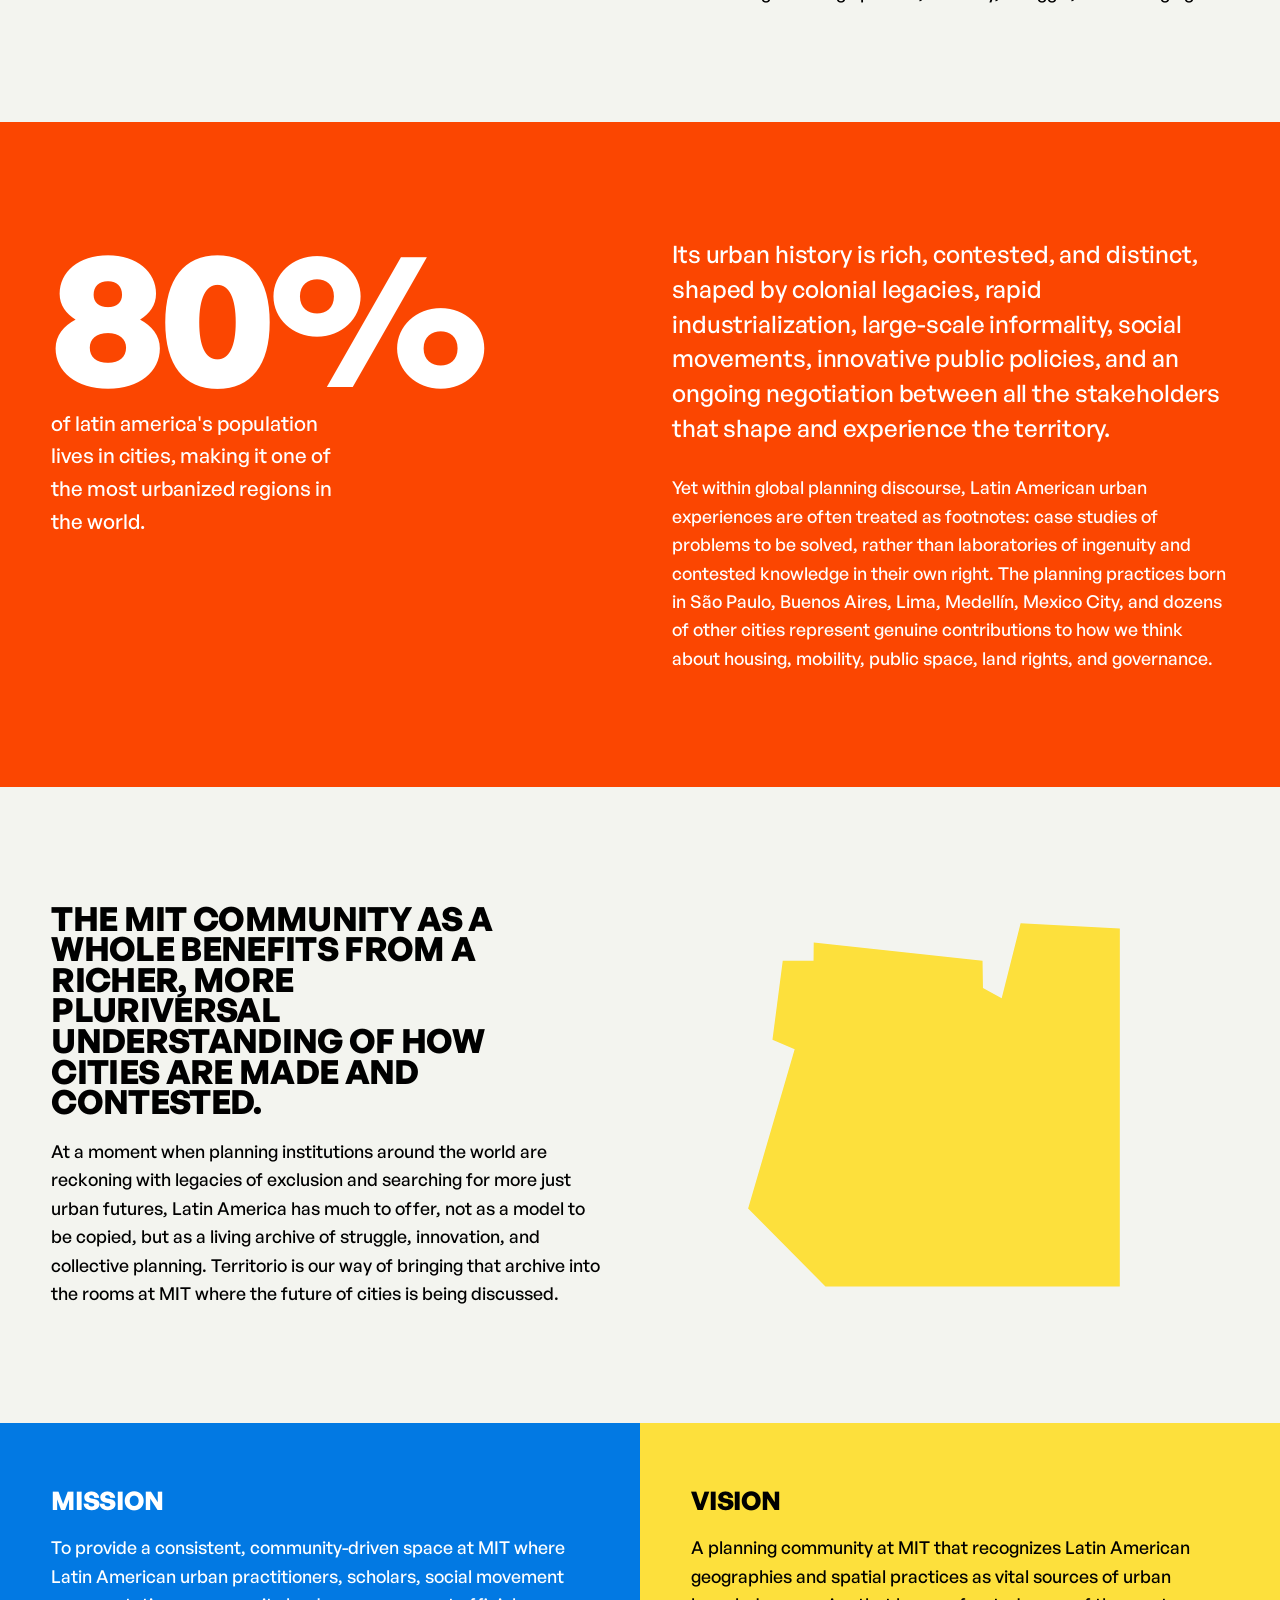
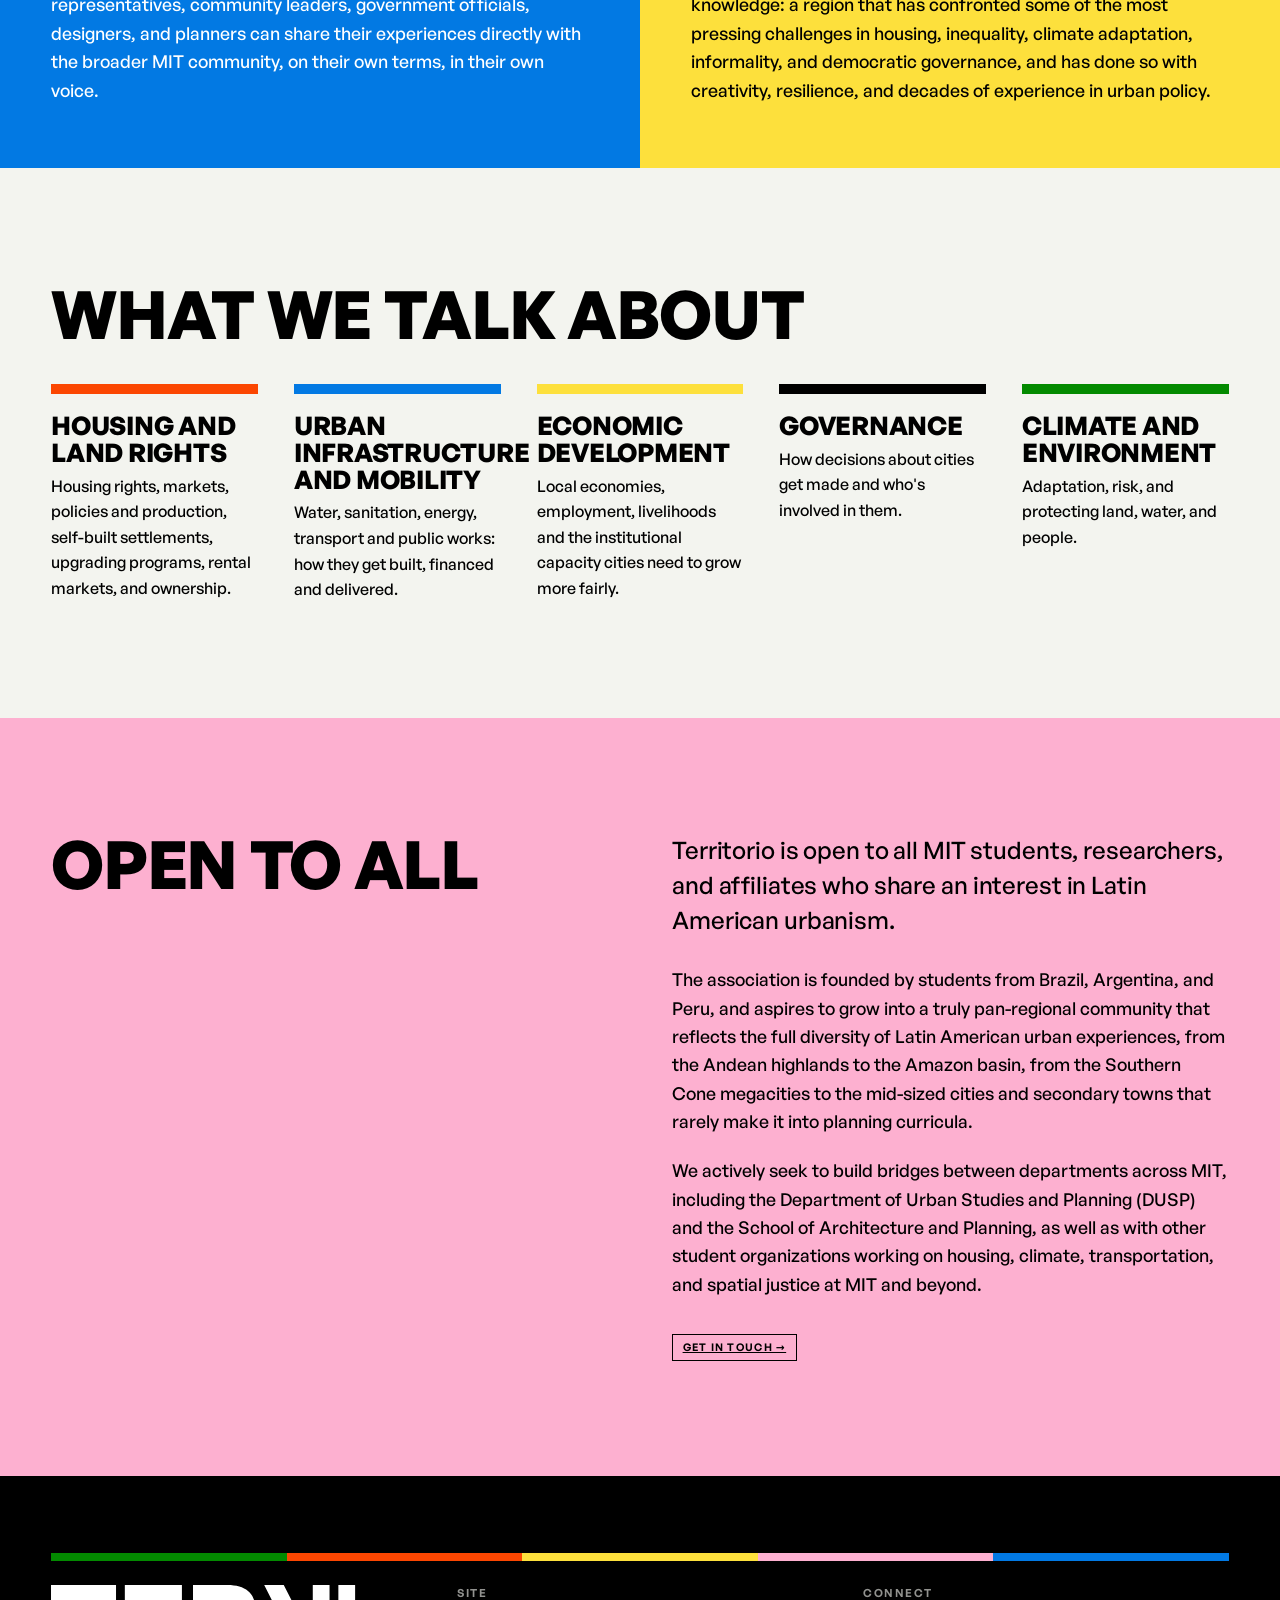
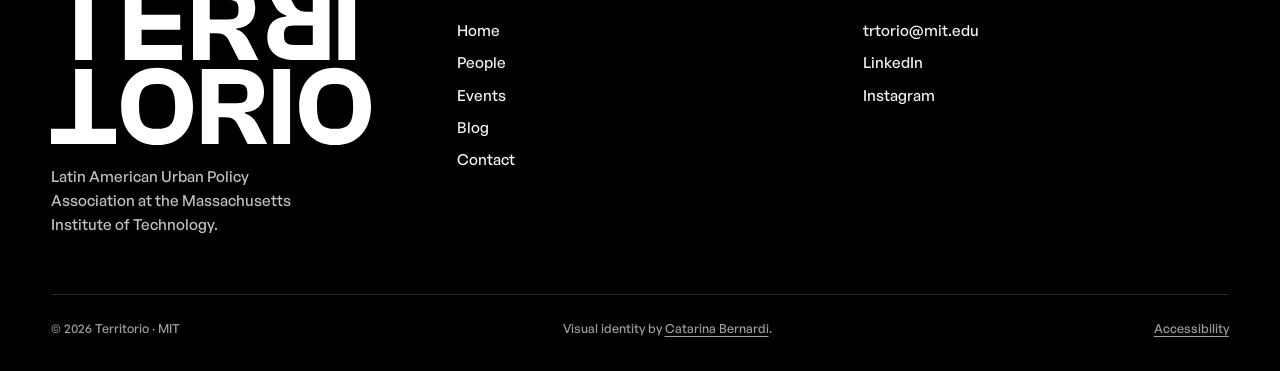
==== commit 181fac9d: "Add files via upload" ====
--- a/index.html
+++ b/index.html
@@ -22,7 +22,7 @@
 <a data-i18n="common.005" href="blog.html">Blog</a>
 <a data-i18n="common.006" href="contact.html">Contact</a>
 </nav>
-<div aria-label="Language" class="langs" role="group"><button aria-pressed="true" data-lang-btn="en" type="button">EN</button><button aria-pressed="false" data-lang-btn="es" type="button">ES</button><button aria-pressed="false" data-lang-btn="pt" type="button">PT</button></div></header>
+<div aria-label="Language" class="langs" role="group"><button aria-pressed="true" data-lang-btn="en" type="button">EN</button><button aria-pressed="false" data-lang-btn="es" type="button">ES</button><button aria-pressed="false" data-lang-btn="pt" type="button">PT</button></div><a aria-label="Massachusetts Institute of Technology" class="mit-logo" href="https://www.mit.edu/" rel="noopener"><img alt="MIT" height="1440" src="assets/logo/mit.png" width="2720"/></a></header>
 <main id="main">
 <!-- HERO — brand layout system: mark top-left, shape at centre, subtitle bottom-right -->
 <div class="hero" id="hero">
@@ -136,7 +136,7 @@
 </div>
 <div class="footer-legal">
 <span>© <span data-i18n="common.013" id="yr">2026</span> Territorio · MIT</span><span data-i18n="common.018">Visual identity by <a href="https://www.figma.com/proto/mM1cHq479jdKp7asJm2lib/Catarina-Bernardi-s-Portfolio-2026?node-id=1-2&amp;viewport=45%2C179%2C0.09&amp;t=VkKezmYG2s2Oac7M-1&amp;scaling=contain&amp;content-scaling=fixed&amp;page-id=0%3A1" rel="noopener" style="text-decoration:underline;text-underline-offset:3px">Catarina Bernardi</a>.</span>
-<span data-i18n="common.014">Accessibility: contact us at trtorio@mit.edu for assistance with this site.</span>
+<span data-i18n="common.014"><a href="https://accessibility.mit.edu/" rel="noopener">Accessibility</a></span>
 </div>
 </footer>
 <script>document.getElementById('yr').textContent=new Date().getFullYear();</script>
--- a/assets/css/site.css
+++ b/assets/css/site.css
@@ -104,18 +104,26 @@
   position:sticky;top:0;z-index:50;
   background:var(--paper);
   border-bottom:var(--rule);
-  display:flex;align-items:center;justify-content:space-between;
+  position:relative;
+  display:flex;align-items:center;
   gap:1rem;
-  padding:.85rem var(--gut);
+  padding:calc(30px * 1.8889 * 0.4706) var(--gut);
 }
 .site-header .brand{display:flex;align-items:center;gap:.75rem;text-decoration:none;flex-shrink:0;}
 .site-header .brand svg,.site-header .brand img{height:20px;width:auto;}
 nav.main{display:flex;gap:clamp(.9rem,2.2vw,2rem);align-items:center;min-width:0;}
+/* above the mobile breakpoint the page links sit centred in the header, and the
+   language switcher tucks up against the MIT mark at its clear-space distance */
+@media (min-width:961px){
+  nav.main{position:absolute;left:50%;transform:translateX(-50%);}
+  .site-header{gap:0;}                 /* the mark's own clear space sets the spacing */
+  .langs{margin-left:auto;}
+}
 
 /* ---------- language switcher ---------- */
 .langs{display:flex;align-items:center;gap:.15rem;flex-shrink:0;}
 .langs button{
-  font:inherit;font-weight:600;font-size:.68rem;letter-spacing:.09em;
+  font:inherit;font-weight:600;font-size:.76rem;letter-spacing:.08em;
   padding:.3rem .38rem;background:transparent;border:none;cursor:pointer;
   color:inherit;opacity:.45;line-height:1;
 }
@@ -123,11 +131,24 @@
 .langs button[aria-pressed="true"]{opacity:1;text-decoration:underline;text-underline-offset:4px;text-decoration-thickness:2px;}
 nav.main a{
   text-decoration:none;text-transform:uppercase;font-weight:600;
-  font-size:.72rem;letter-spacing:.11em;padding-block:.35rem;
+  font-size:.82rem;letter-spacing:.1em;padding-block:.35rem;
   border-bottom:2px solid transparent;white-space:nowrap;
 }
 nav.main a:hover{border-bottom-color:var(--ink);}
 nav.main a[aria-current="page"]{border-bottom-color:var(--accent);}
+
+
+/* ---------- MIT logo, top right of every page ----------
+   Clear space per brand.mit.edu = the width of the M, which is 47.06% of the
+   logo's width. Logo height is kept above the 30px digital minimum. */
+.mit-logo{
+  --mit-h:30px;
+  --mit-clear:calc(var(--mit-h) * 1.8889 * 0.4706);   /* width of the M */
+  flex-shrink:0;
+  display:block;
+  margin-left:var(--mit-clear);
+}
+.mit-logo img{height:var(--mit-h);width:auto;}
 
 /* ---------- block shapes (traced from the brand map assets) ---------- */
 .shape{background:var(--accent);width:100%;aspect-ratio:1/1;}
@@ -387,6 +408,7 @@
 .colorbar{display:flex;height:8px;margin-bottom:1.5rem;}
 .colorbar span{flex:1;}
 .footer-legal{display:flex;flex-wrap:wrap;gap:.5rem 2rem;justify-content:space-between;font-size:.78rem;opacity:.65;border-top:1px solid rgba(243,244,239,.25);padding-top:1.5rem;}
+.footer-legal a{text-decoration:underline;text-underline-offset:3px;}
 
 /* ---------- utility ---------- */
 .skip{position:absolute;left:-9999px;}
@@ -397,23 +419,30 @@
 /* header: swap to the icon mark and tighten nav on narrow screens */
 .site-header .brand .mark-icon{display:none;height:22px;}
 @media (max-width:960px){
-  .site-header{padding-inline:clamp(.75rem,3vw,1.5rem);gap:.5rem;}
+  .site-header{
+    padding-inline:clamp(.9rem,3vw,1.5rem);
+    gap:calc(30px * 1.8889 * 0.4706);   /* MIT clear space between items */
+    flex-wrap:nowrap;
+  }
   .site-header .brand .mark-word{display:none;}
   .site-header .brand .mark-icon{display:block;}
+  .mit-logo{margin-left:0;order:0;}
   nav.main{
+    position:static;transform:none;
     flex:1 1 auto;
-    gap:clamp(.55rem,2.6vw,1rem);
+    min-width:0;                        /* lets the nav shrink instead of pushing the mark */
+    gap:clamp(.5rem,2.4vw,1rem);
     overflow-x:auto;
     scrollbar-width:none;
     -ms-overflow-style:none;
     margin-inline:-.25rem;padding-inline:.25rem;
-    /* fade the right edge so the clipped item reads as "scroll me" */
-    -webkit-mask-image:linear-gradient(to right,#000 calc(100% - 1.5rem),transparent 100%);
-            mask-image:linear-gradient(to right,#000 calc(100% - 1.5rem),transparent 100%);
+    -webkit-mask-image:linear-gradient(to right,#000 calc(100% - 1.25rem),transparent 100%);
+            mask-image:linear-gradient(to right,#000 calc(100% - 1.25rem),transparent 100%);
   }
-  .langs button{padding:.3rem .22rem;font-size:.62rem;letter-spacing:.05em;}
   nav.main::-webkit-scrollbar{display:none;}
-  nav.main a{font-size:.66rem;letter-spacing:.07em;}
+  nav.main a{font-size:.72rem;letter-spacing:.06em;}
+  .langs{margin-left:0;}
+  .langs button{padding:.3rem .24rem;font-size:.68rem;letter-spacing:.04em;}
 }
 
 @media (max-width:640px){
